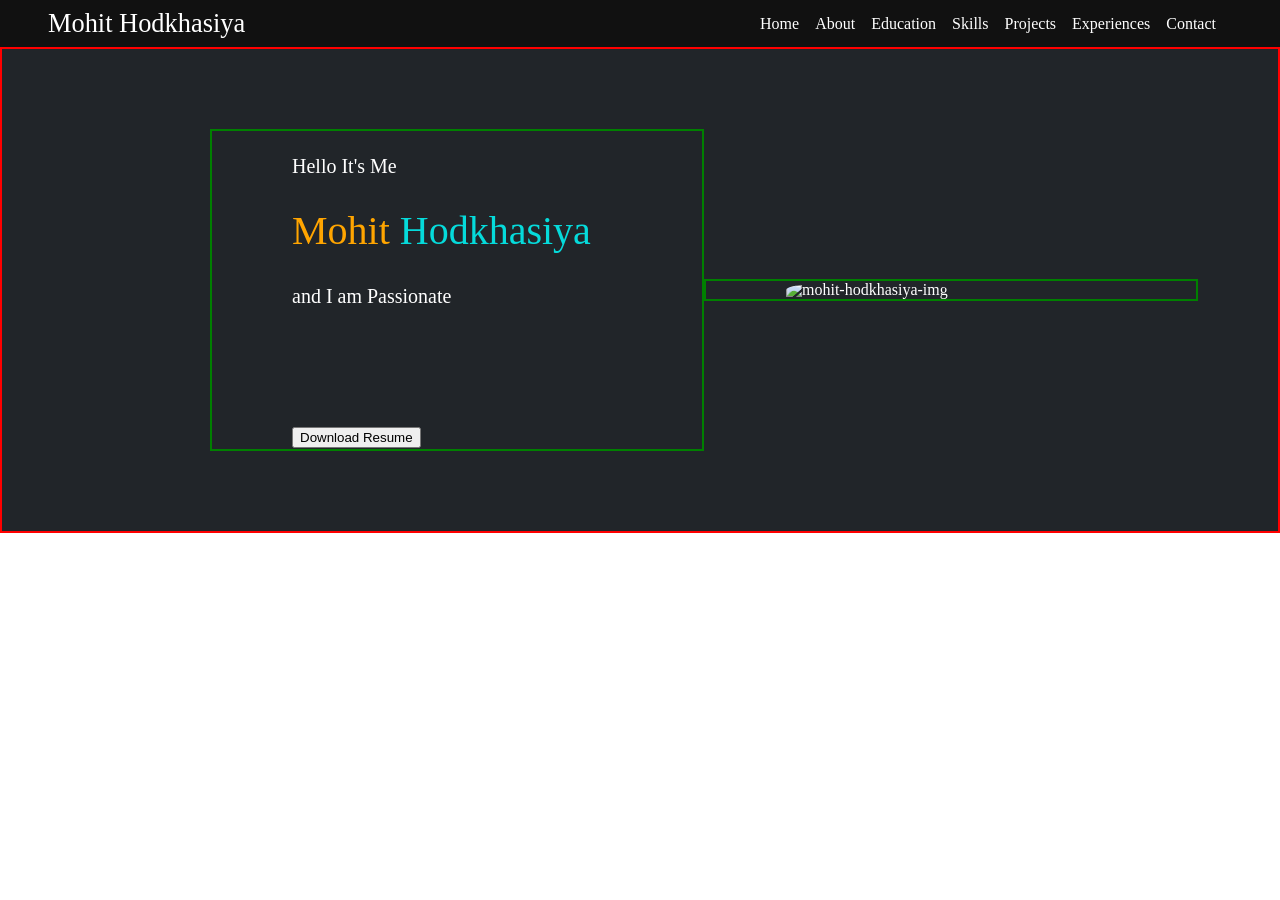
==== Portfolio/index.html @ 0105654c "Add initial HTML structure for portfolio website Initial commit of the portfolio website structure w" ====
<!doctype html>
<html lang="en">
     <head>
          <meta charset="UTF-8" />
          <meta
               name="viewport"
               content="width=device-width, initial-scale=1.0"
          />
          <title>Mohit Hodkhasiya</title>
          <!-- font-Awesome -->
          <link
               rel="stylesheet"
               href="https://cdnjs.cloudflare.com/ajax/libs/font-awesome/7.0.1/css/all.min.css"
               integrity="sha512-2SwdPD6INVrV/lHTZbO2nodKhrnDdJK9/kg2XD1r9uGqPo1cUbujc+IYdlYdEErWNu69gVcYgdxlmVmzTWnetw=="
               crossorigin="anonymous"
               referrerpolicy="no-referrer"
          />
          <link rel="stylesheet" href="styles.css" />
     </head>
     <body>
          <!-- <h1>Jai Bajrang Bali...</h1> -->
          <div class="portfolio-container" id="portfolio-container">
               <!-- Navbar Section -->
               <div class="header" id="header">
                    <nav class="nav" id="nav">
                         <div class="nav-logo">Mohit Hodkhasiya</div>
                         <div class="nav-sec">
                              <a href="#home"> <span>Home</span></a>
                              <a href="#about"> <span>About</span></a>
                              <a href="#education"> <span>Education</span></a>
                              <a href="#skills"> <span>Skills</span></a>
                              <a href="#projects"> <span>Projects</span></a>
                              <a href="#experiences">
                                   <span>Experiences</span></a
                              >
                              <a href="#contact"> <span>Contact</span></a>
                         </div>
                    </nav>
               </div>
               <!-- Home Section -->
               <div class="home-section" id="home-section">
                    <div class="left-home-sec">
                         <div class="hello">
                              <p>Hello It's Me</p>
                         </div>
                         <div class="name">
                              <span class="mohit">Mohit</span>
                              <span class="hod">Hodkhasiya</span>
                         </div>
                         <div class="info"><p>and I am Passionate</p></div>
                         <div class="work">
                              <h3 class="text-animation">
                                   <span></span>
                              </h3>
                         </div>
                         <div class="socials-icons">
                                <a href="https://www.linkedin.com/in/mohit-kumar-396119343/" target="_blank"
                            rel="noopener noreferrer" aria-label="LinkedIn Profile"><i
                                class="fa-brands fa-linkedin"></i></a>
                        <a href="https://github.com/MK-Coder1/MK_Coder" target="_blank" rel="noopener noreferrer"><i
                                class="fa-brands fa-github" aria-label="Github Profile"></i></i></a>
                        <a href="https://www.instagram.com/mk_coder1/" target="_blank" rel="noopener noreferrer"><i
                                class="fa-brands fa-instagram" aria-label="Instagram Profile"></i></a>
                        <a href="https://www.youtube.com/@Seekho_Code" target="_blank" rel="noopener noreferrer"><i
                                class="fa-brands fa-youtube" aria-label="Youtube Channel"></i></i></a>
                              <span
                                   ><i
                                        class="fa-brands fa-square-linkedin"
                                        style="color: rgb(11, 255, 19)"
                                   ></i></span
                              ><span
                                   ><i
                                        class="fa-brands fa-github"
                                        style="color: rgb(11, 255, 19)"
                                   ></i></span
                              ><span
                                   ><i
                                        class="fa-brands fa-instagram"
                                        style="color: rgb(11, 255, 19)"
                                   ></i></span
                              ><span
                                   ><i
                                        class="fa-brands fa-twitter"
                                        style="color: rgb(11, 255, 19)"
                                   ></i></span
                              ><span
                                   ><i
                                        class="fa-brands fa-telegram"
                                        style="color: rgb(11, 255, 19)"
                                   ></i
                              ></span>
                         </div>
                         <button class="resume-btn">
                              Download Resume<i
                                   class="fa-solid fa-download"
                                   style="color: rgb(11, 255, 19)"
                              ></i>
                         </button>
                    </div>
                    <div class="right-home-sec">
                         <div class="img-box">
                              <img
                                   src="./images/mohit.jpg"
                                   alt="mohit-hodkhasiya-img"
                              />
                         </div>
                    </div>
               </div>
               <div class="about-section" id="about-section"></div>
               <div class="skill-sections" id="skill-sections"></div>
               <div class="education-section" id="education-section"></div>
               <div class="experience-section" id="experience-section"></div>
               <div
                    class="certificates-section"
                    id="certificates-section"
               ></div>
               <div class="projects-section" id="projects-section"></div>
               <div class="contact-section" id="contact-section"></div>
               <div class="footer-section" id="footer-section"></div>
          </div>
     </body>
</html>
---- Portfolio/styles.css ----
body {
     margin: 0;
     padding: 0;
     box-sizing: border-box;
     font-family: Ppopins, Georgia, Times, 'Times New Roman', serif;
}

:root {
     --navbar-background-color: #111;
     --background-color: #212529;
     --text-color: #fff;
     --hover-color: #ffa500;
     --style-color: #00ffffd5;
}


.portfolio-container {
     background-color: var(--background-color);
     color: var(--text-color);
     height: auto;
     width: 100%;
     text-decoration: none !important;
}

/* Navbar Section */

.header {
     /* display: flex; */
     align-items: center;
     justify-content: space-between;
     background-color: var(--navbar-background-color);
     width: 100%;
     position: relative;
     top: 0;
     z-index: 1000;
     border-bottom: #212529;
}

.nav {
     display: flex;
     align-items: center;
     justify-content: space-between;
     padding: 0.5rem 1rem;
}

.nav-logo {
     /* width: 80%; */
     position: relative;
     left: 0;
     font-size: 1.65rem;
     margin-left: 2rem;
}

.nav-logo:hover {
     cursor: pointer;
     color: var(--hover-color);
     font-size: 1.85rem;
}

.nav-sec {
     /* width: 20%; */
     display: flex;
     justify-content: space-between;
     align-items: center;
     gap: 1rem;
     margin-right: 3rem;

}

.nav-sec a {
     text-decoration: none;
     color: var(--text-color);
}

.nav-sec a:hover {
     cursor: pointer;
     color: var(--hover-color);
     border-bottom: 2px solid var(--hover-color);
}


/* Navbar Responsive */

/* Home Section */

.home-section {
     border: 2px solid red;
     padding: 5rem;
     display: flex;
     align-items: center;
     justify-content: center;

}

.home-section .left-home-sec,
.right-home-sec {
     width: 50%;
     border: 2px solid green;
     padding-left: 5rem;
}

.left-home-sec {
     line-height: 1.5;
     margin: a auto;
     margin-left: 8rem;

}

.left-home-sec .hello {
     font-size: 1.25rem;
}

.left-home-sec .name {
     font-size: 2.5rem;
}

.left-home-sec .name .mohit {
     color: var(--hover-color);
}


.left-home-sec .name .hod {
     color: var(--style-color);
}

.left-home-sec .info {
     font-size: 1.25rem;
}

.text-animation {
     font-size: 1.75rem;
     font-weight: 600;
     min-width: 280px;
}

.text-animation span {
     position: relative;
}

.text-animation span::before {
     content: "Web Developer";
     /* color: #0fe; */
     color: var(--style-color);
     animation: words 20s infinite;
}

.text-animation span::after {
     content: "";
     /* background-color: #080808; */
     background-color: var(--background-color);
     position: absolute;
     width: calc(100% + 8px);
     height: 120%;
     /* border-left: 3px solid #080808; */
     border-left: 3px solid var(--background-color);
     right: -8px;
     animation:
          cursor 0.6s infinite,
          typing 20s steps(14) infinite;
}

@keyframes cursor {
     to {
          border-left: 2px solid #0fe;
     }
}

@keyframes words {

     0%,
     20% {
          content: "Web Developer";
     }

     21%,
     40% {
          content: "Web Designer";
     }

     41%,
     60% {
          content: "UI/UX Designer";
     }

     61%,
     80% {
          content: "Web Manager";
     }

     81%,
     100% {
          content: "Freelancer";
     }
}

@keyframes typing {

     10%,
     15%,
     30%,
     35%,
     50%,
     55%,
     70%,
     75%,
     90%,
     95% {
          width: 0;
     }

     5%,
     20%,
     25%,
     40%,
     45%,
     60%,
     65%,
     80%,
     85% {
          width: calc(100% + 8px);
     }
}

.socials-icons {
     text-decoration: none;
     font-size: 1.2rem;
     padding: 0.5rem;
     border-radius: 50%;
}

.right-home-sec .img-box img {
     height: 20rem;
     width: 18rem;
     /* margin-top: 2rem; */
     /* border-radius: 30%; */
     border-top-left-radius: 70%;
     border-top-right-radius: 70%;
}

< !doctype html><html lang="en"><head><meta charset="UTF-8" /><meta name="viewport"
content="width=device-width, initial-scale=1.0"
/><title>Mohit Hodkhasiya</title>< !-- font-Awesome --><link rel="stylesheet"
href="https://cdnjs.cloudflare.com/ajax/libs/font-awesome/7.0.1/css/all.min.css"
integrity="sha512-2SwdPD6INVrV/lHTZbO2nodKhrnDdJK9/kg2XD1r9uGqPo1cUbujc+IYdlYdEErWNu69gVcYgdxlmVmzTWnetw=="
crossorigin="anonymous"
referrerpolicy="no-referrer"
/><link rel="stylesheet" href="styles.css" /></head><body>< !-- <h1>Jai Bajrang Bali...</h1>--><div class="portfolio-container" id="portfolio-container">< !-- Navbar Section --><div class="header" id="header"><nav class="nav" id="nav"><div class="nav-logo">Mohit Hodkhasiya</div><div class="nav-sec"><a href="#home"><span>Home</span></a><a href="#about"><span>About</span></a><a href="#education"><span>Education</span></a><a href="#skills"><span>Skills</span></a><a href="#projects"><span>Projects</span></a><a href="#experiences"><span>Experiences</span></a><a href="#contact"><span>Contact</span></a></div></nav></div>< !-- Home Section --><div class="home-section" id="home-section"><div class="left-home-sec"><div class="hello"><p>Hello It's Me</p>
 </div><div class="name"><span class="mohit">Mohit</span><span class="hod">Hodkhasiya</span></div><div class="info"><p>and I am Passionate</p></div><div class="work"><h3 class="text-animation"><span></span></h3></div><div class="socials-icons"><a href="https://www.linkedin.com/in/mohit-kumar-396119343/" target="_blank"
rel="noopener noreferrer" aria-label="LinkedIn Profile"><i class="fa-brands fa-linkedin"></i></a><a href="https://github.com/MK-Coder1/MK_Coder" target="_blank" rel="noopener noreferrer"><i class="fa-brands fa-github" aria-label="Github Profile"></i></i></a><a href="https://www.instagram.com/mk_coder1/" target="_blank" rel="noopener noreferrer"><i class="fa-brands fa-instagram" aria-label="Instagram Profile"></i></a><a href="https://www.youtube.com/@Seekho_Code" target="_blank" rel="noopener noreferrer"><i class="fa-brands fa-youtube" aria-label="Youtube Channel"></i></i></a><span><i class="fa-brands fa-square-linkedin"
style="color: rgb(11, 255, 19)"
></i></span><span><i class="fa-brands fa-github"
style="color: rgb(11, 255, 19)"
></i></span><span><i class="fa-brands fa-instagram"
style="color: rgb(11, 255, 19)"
></i></span><span><i class="fa-brands fa-twitter"
style="color: rgb(11, 255, 19)"
></i></span><span><i class="fa-brands fa-telegram"
style="color: rgb(11, 255, 19)"
></i></span></div><button class="resume-btn">Download Resume<i class="fa-solid fa-download"
style="color: rgb(11, 255, 19)"
></i></button></div><div class="right-home-sec"><div class="img-box"><img src="./images/mohit.jpg"
alt="mohit-hodkhasiya-img"
/></div></div></div><div class="about-section" id="about-section"></div><div class="skill-sections" id="skill-sections"></div><div class="education-section" id="education-section"></div><div class="experience-section" id="experience-section"></div><div class="certificates-section"
id="certificates-section"
></div><div class="projects-section" id="projects-section"></div><div class="contact-section" id="contact-section"></div><div class="footer-section" id="footer-section"></div></div></body></html>
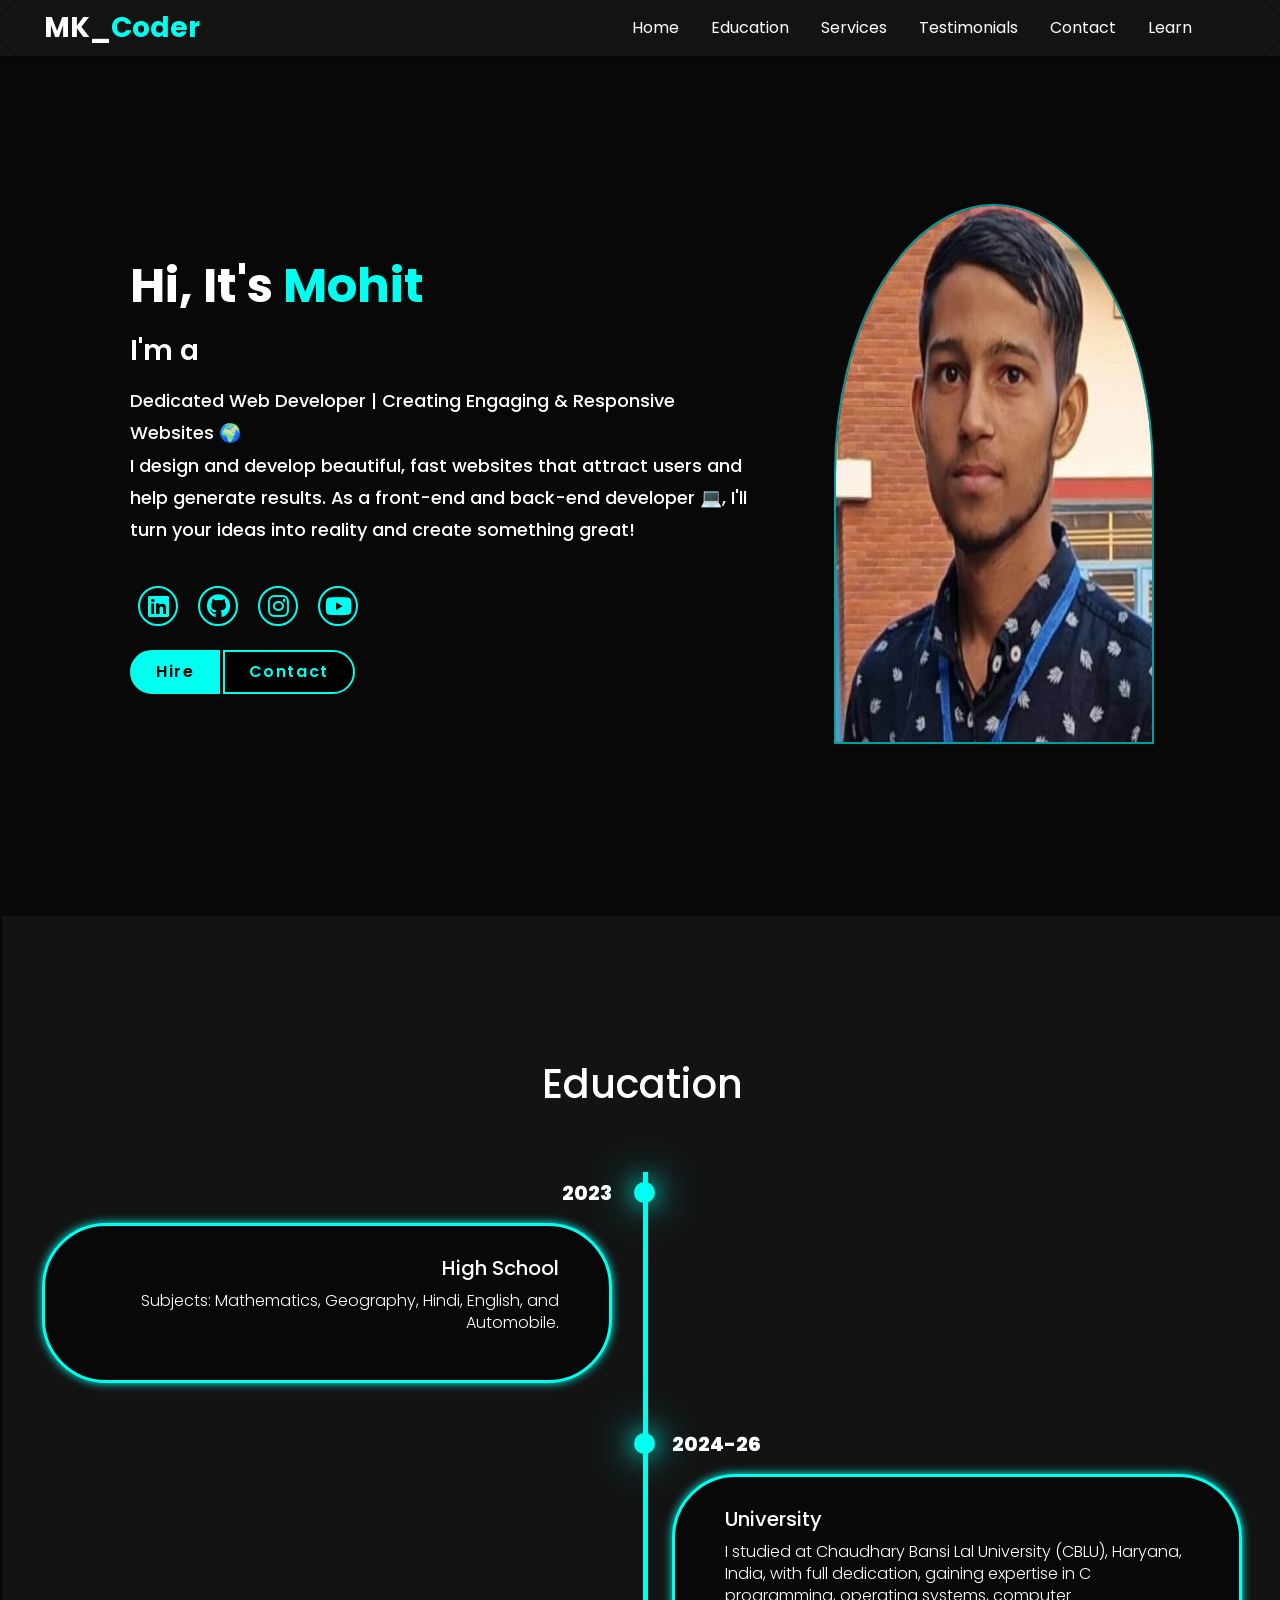
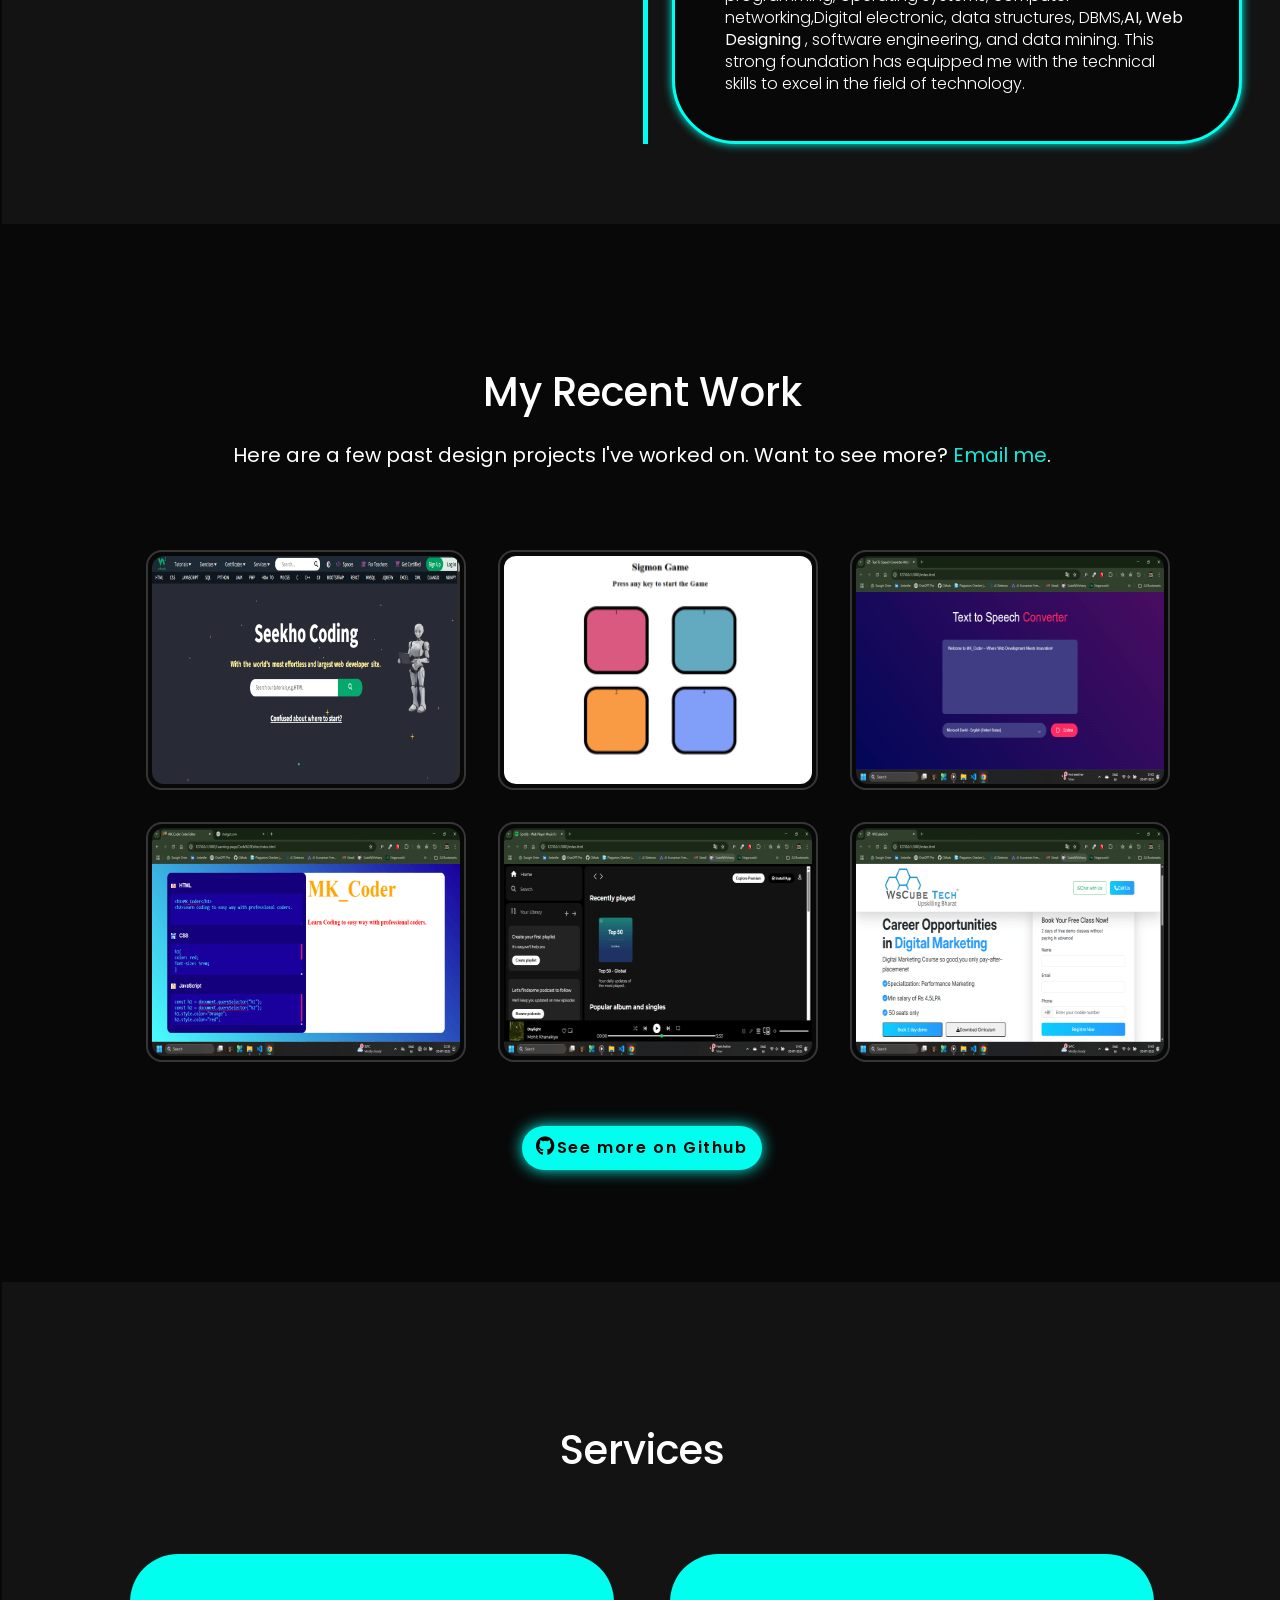
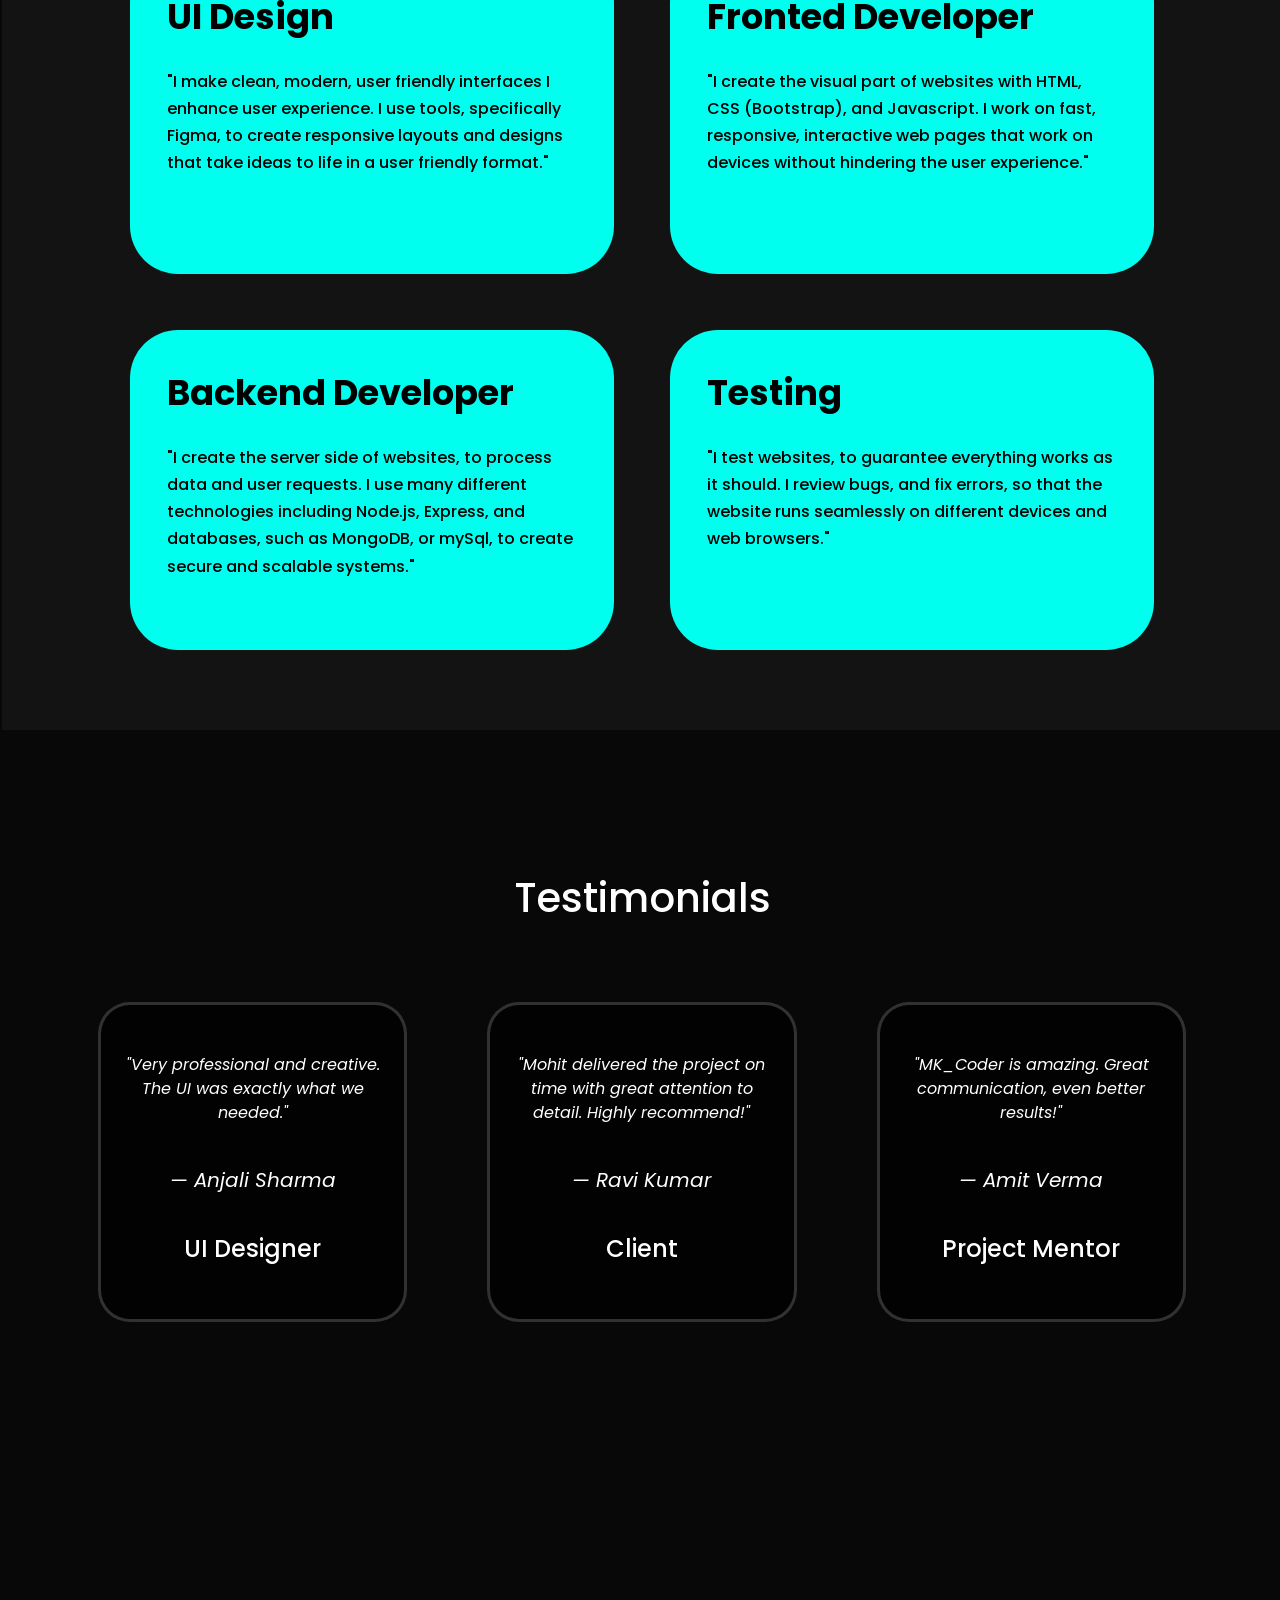
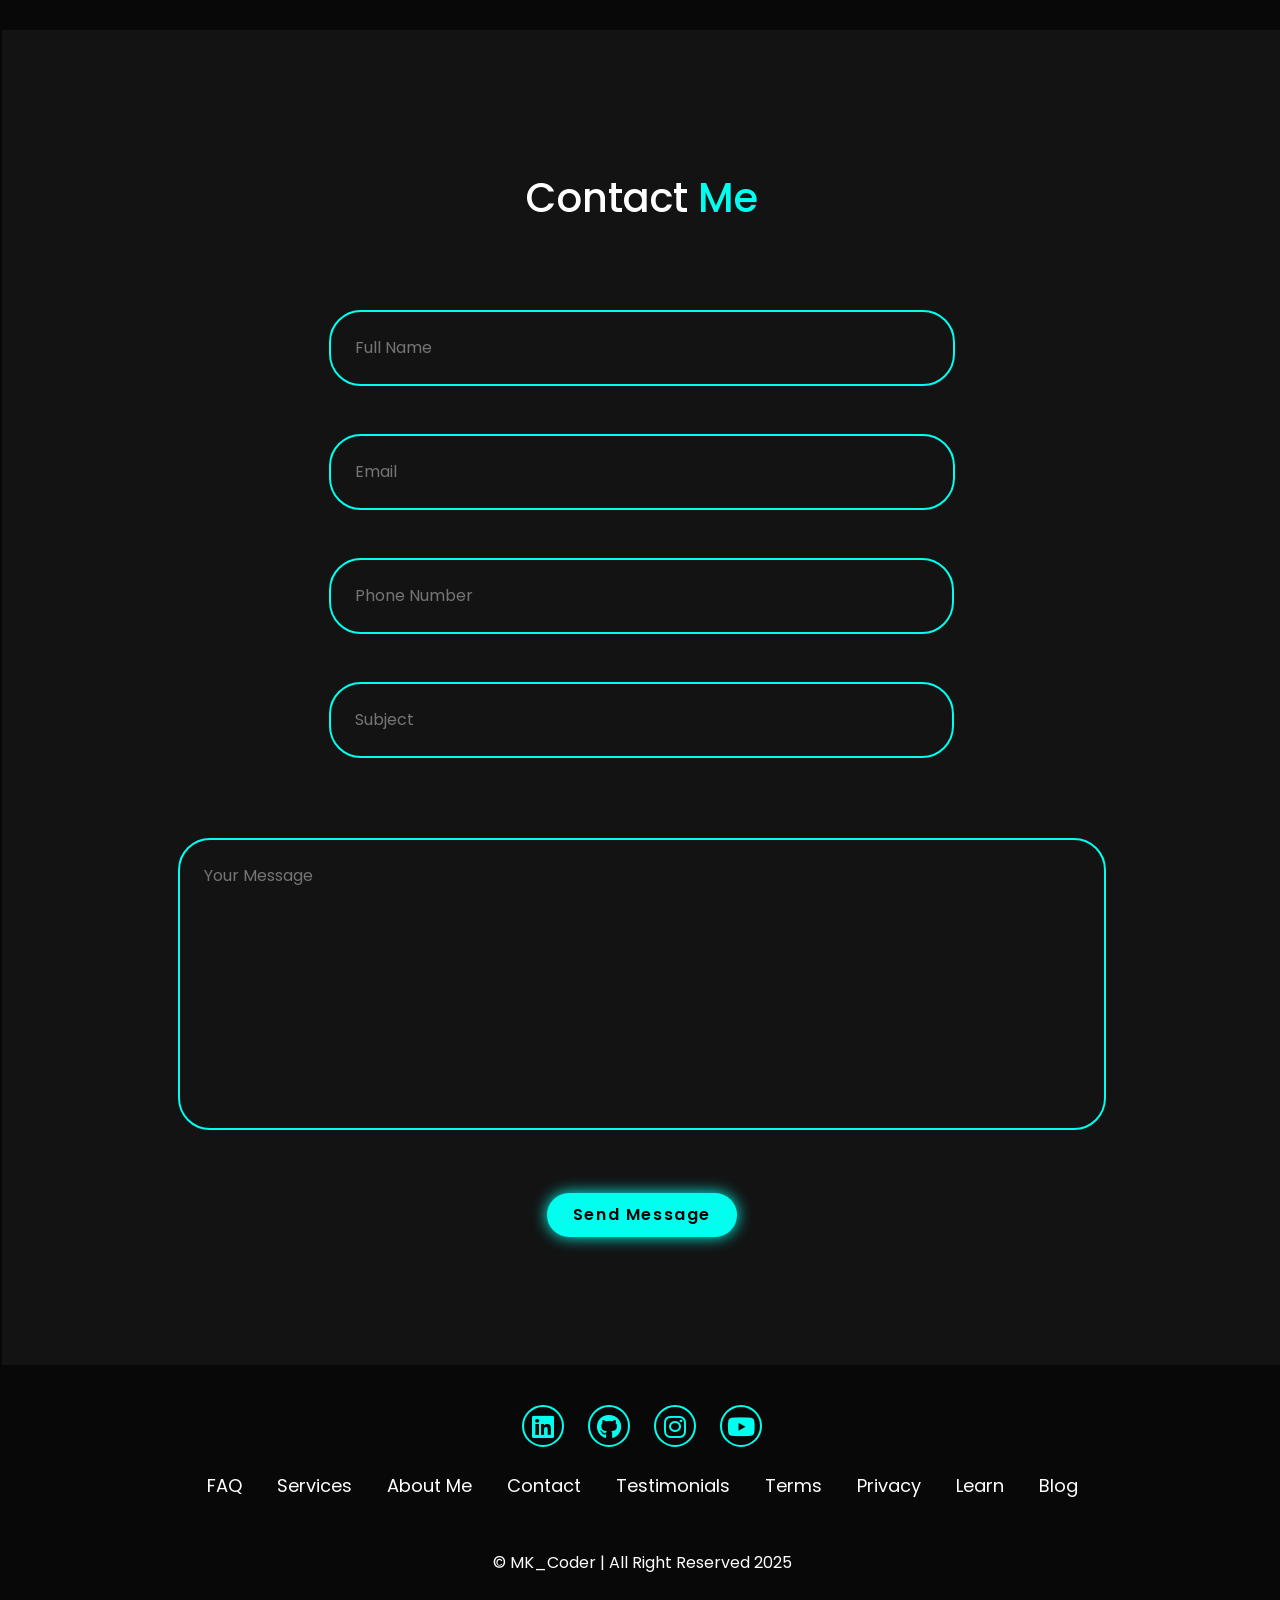
==== commit 2f2f9bb4: "Add mkcoder.com my portfolio in 90 days challenge" ====
--- a/Portfolio/index.html
+++ b/Portfolio/index.html
@@ -1,123 +1,401 @@
-
-<!doctype html>
-<html lang="en">
-     <head>
-          <meta charset="UTF-8" />
-          <meta
-               name="viewport"
-               content="width=device-width, initial-scale=1.0"
-          />
-          <title>Mohit Hodkhasiya</title>
-          <!-- font-Awesome -->
-          <link
-               rel="stylesheet"
-               href="https://cdnjs.cloudflare.com/ajax/libs/font-awesome/7.0.1/css/all.min.css"
-               integrity="sha512-2SwdPD6INVrV/lHTZbO2nodKhrnDdJK9/kg2XD1r9uGqPo1cUbujc+IYdlYdEErWNu69gVcYgdxlmVmzTWnetw=="
-               crossorigin="anonymous"
-               referrerpolicy="no-referrer"
-          />
-          <link rel="stylesheet" href="styles.css" />
-     </head>
-     <body>
-          <!-- <h1>Jai Bajrang Bali...</h1> -->
-          <div class="portfolio-container" id="portfolio-container">
-               <!-- Navbar Section -->
-               <div class="header" id="header">
-                    <nav class="nav" id="nav">
-                         <div class="nav-logo">Mohit Hodkhasiya</div>
-                         <div class="nav-sec">
-                              <a href="#home"> <span>Home</span></a>
-                              <a href="#about"> <span>About</span></a>
-                              <a href="#education"> <span>Education</span></a>
-                              <a href="#skills"> <span>Skills</span></a>
-                              <a href="#projects"> <span>Projects</span></a>
-                              <a href="#experiences">
-                                   <span>Experiences</span></a
-                              >
-                              <a href="#contact"> <span>Contact</span></a>
-                         </div>
-                    </nav>
-               </div>
-               <!-- Home Section -->
-               <div class="home-section" id="home-section">
-                    <div class="left-home-sec">
-                         <div class="hello">
-                              <p>Hello It's Me</p>
-                         </div>
-                         <div class="name">
-                              <span class="mohit">Mohit</span>
-                              <span class="hod">Hodkhasiya</span>
-                         </div>
-                         <div class="info"><p>and I am Passionate</p></div>
-                         <div class="work">
-                              <h3 class="text-animation">
-                                   <span></span>
-                              </h3>
-                         </div>
-                         <div class="socials-icons">
-                                <a href="https://www.linkedin.com/in/mohit-kumar-396119343/" target="_blank"
-                            rel="noopener noreferrer" aria-label="LinkedIn Profile"><i
-                                class="fa-brands fa-linkedin"></i></a>
-                        <a href="https://github.com/MK-Coder1/MK_Coder" target="_blank" rel="noopener noreferrer"><i
-                                class="fa-brands fa-github" aria-label="Github Profile"></i></i></a>
-                        <a href="https://www.instagram.com/mk_coder1/" target="_blank" rel="noopener noreferrer"><i
-                                class="fa-brands fa-instagram" aria-label="Instagram Profile"></i></a>
-                        <a href="https://www.youtube.com/@Seekho_Code" target="_blank" rel="noopener noreferrer"><i
-                                class="fa-brands fa-youtube" aria-label="Youtube Channel"></i></i></a>
-                              <span
-                                   ><i
-                                        class="fa-brands fa-square-linkedin"
-                                        style="color: rgb(11, 255, 19)"
-                                   ></i></span
-                              ><span
-                                   ><i
-                                        class="fa-brands fa-github"
-                                        style="color: rgb(11, 255, 19)"
-                                   ></i></span
-                              ><span
-                                   ><i
-                                        class="fa-brands fa-instagram"
-                                        style="color: rgb(11, 255, 19)"
-                                   ></i></span
-                              ><span
-                                   ><i
-                                        class="fa-brands fa-twitter"
-                                        style="color: rgb(11, 255, 19)"
-                                   ></i></span
-                              ><span
-                                   ><i
-                                        class="fa-brands fa-telegram"
-                                        style="color: rgb(11, 255, 19)"
-                                   ></i
-                              ></span>
-                         </div>
-                         <button class="resume-btn">
-                              Download Resume<i
-                                   class="fa-solid fa-download"
-                                   style="color: rgb(11, 255, 19)"
-                              ></i>
-                         </button>
-                    </div>
-                    <div class="right-home-sec">
-                         <div class="img-box">
-                              <img
-                                   src="./images/mohit.jpg"
-                                   alt="mohit-hodkhasiya-img"
-                              />
-                         </div>
-                    </div>
-               </div>
-               <div class="about-section" id="about-section"></div>
-               <div class="skill-sections" id="skill-sections"></div>
-               <div class="education-section" id="education-section"></div>
-               <div class="experience-section" id="experience-section"></div>
-               <div
-                    class="certificates-section"
-                    id="certificates-section"
-               ></div>
-               <div class="projects-section" id="projects-section"></div>
-               <div class="contact-section" id="contact-section"></div>
-               <div class="footer-section" id="footer-section"></div>
-          </div>
-     </body>
-</html>
+<!DOCTYPE html>
+<html lang="en">
+
+    <head>
+        <meta charset="UTF-8" />
+        <meta name="viewport" content="width=device-width, initial-scale=1.0" />
+        <meta name="description"
+            content="MKCoder.com is your ultimate coding platform to learn Web Development, HTML, CSS, JavaScript, Python, Node.js, AI Projects & Freelancing Tips. Created by Mohit (MK_Coder) to help developers build the future of the web.">
+        <meta name="keywords"
+            content="MKCoder, mkcoder.com, Mohit Coder, web development, coding tutorials, HTML, CSS, JavaScript, Python, Node.js, React, AI projects, freelancing, Code Teacher, web design, developer community, programming blog, coding for beginners, tech innovation, full stack developer, learn to code, portfolio website, web app development, SocialSync Hub, digital skills, coding platform">
+        <meta name="robots" content="index, follow" />
+        <meta name="creator" content="Mohit Khanakiya" />
+        <meta name="publisher" content="Mkcoder" />
+        <meta property="og:title" content="MKCoder | Learn Coding, Build Projects, and Create the Future">
+        <meta property="og:description"
+            content="Explore MKCoder.com for coding tutorials, web development guides, and AI-powered projects. Build modern websites and learn to code like a pro.">
+        <meta property="og:image" content="https://mkcoder.com/images/preview.jpg">
+        <meta property="og:url" content="https://mkcoder.com/">
+        <meta property="og:type" content="website">
+        <meta property="og:site_name" content="MKCoder">
+        <meta name="twitter:card" content="summary_large_image">
+        <meta name="twitter:title" content="MKCoder | Web Development & Coding Tutorials">
+        <meta name="twitter:description"
+            content="Learn coding, build real-world projects, and explore tech innovation at MKCoder.com.">
+        <meta name="twitter:image" content="https://mkcoder.com/images/preview.jpg">
+        <meta name="twitter:creator" content="@mkcoder">
+
+        <link rel="icon" href="./Portfolio-page/images/favicon-img.jpg" type="image/png">
+        <script type="application/ld+json">
+                {
+                  "@context": "https://schema.org",
+                  "@type": "Website",
+                  "name": "MKCoder",
+                  "url": "https://mkcoder.com",
+                  "author": {
+                    "@type": "Person",
+                    "name": "Mohit Khanakiya (MK_Coder)"
+                  },
+                  "description": "MKCoder.com offers coding tutorials, web development guides, AI projects, and freelancing tips for modern developers.",
+                  "sameAs": [
+                    "https://instagram.com/mkcoder",
+                    "https://twitter.com/mkcoder",
+                    "https://facebook.com/mkcoder",
+                    "https://linkedin.com/in/mkcoder",
+                    "https://youtube.com/@mkcoder"
+                  ]
+                }
+                </script>
+        <link rel="canonical" href="https://www.mkcoder.com/" />
+        <title>MKCoder | Learn Web Development, Coding Tutorials & AI Projects</title>
+        <!-- Google Fonts -->
+        <link rel="preconnect" href="https://fonts.googleapis.com">
+        <link rel="preconnect" href="https://fonts.gstatic.com">
+        <link
+            href="https://fonts.googleapis.com/css2?family=Montserrat:ital,wght@0,100..900;1,100..900&family=Poppins:ital,wght@0,100;0,200;0,300;0,400;0,500;0,600;0,700;0,800;0,900;1,100;1,200;1,300;1,400;1,500;1,600;1,700;1,800;1,900&family=Roboto:ital,wght@0,100..900;1,100..900&family=Source+Sans+3:ital,wght@0,200..900;1,200..900&display=swap"
+            rel="stylesheet">
+        <!-- FontAwesome-Icon -->
+        <link rel="stylesheet" href="https://cdnjs.cloudflare.com/ajax/libs/font-awesome/6.7.2/css/all.min.css" />
+        <!-- Bootstrap -->
+        <link href="https://cdn.jsdelivr.net/npm/bootstrap@5.3.8/dist/css/bootstrap.min.css" rel="stylesheet"
+            integrity="sha384-sRIl4kxILFvY47J16cr9ZwB07vP4J8+LH7qKQnuqkuIAvNWLzeN8tE5YBujZqJLB" crossorigin="anonymous">
+        <!-- Custom Styleshets -->
+        <link rel="stylesheet" href="./Portfolio-page/portfolio.css" />
+    </head>
+
+    <body>
+        <!-- Header Section -->
+
+        <!-- Bootstrap Navbar -->
+        <nav class="navbar navbar-expand-md sticky-top">
+            <div class="container-fluid">
+                <a class="mk-logo navbar-brand" href="./index.html">MK_<span>Coder</span></a>
+                <button class="navbar-toggler" type="button" data-bs-toggle="collapse"
+                    data-bs-target="#navbarNavAltMarkup">
+                    <span class="navbar-toggler-icon"><i class="fa fa-bars" aria-hidden="true"></i></span>
+                </button>
+                <div class="collapse navbar-collapse" id="navbarNavAltMarkup">
+                    <div class="navbar-nav">
+                        <a class="nav-link nav-link1" href="#home">Home</a>
+                        <a class="nav-link" href="#education">Education</a>
+                        <a class="nav-link" href="#services">Services</a>
+                        <a class="nav-link" href="#testimonials">Testimonials</a>
+                        <a class="nav-link" href="#contact">Contact</a>
+                        <a href="../Learning-page/Learn-page/learn.html" class="nav-link" target="_blank"
+                            rel="noopener noreferrer">Learn</a>
+                    </div>
+                </div>
+            </div>
+        </nav>
+        <!-- Home section -->
+        <main role="main">
+            <section class="home scroll-animation" id="home">
+                <div class="home-content">
+                    <h1>Hi, It's <span>Mohit</span></h1>
+                    <h3 class="text-animation">I'm a <span></span></h3>
+                    <p>
+                        Dedicated Web Developer | Creating Engaging & Responsive Websites 🌍<br />
+                        I design and develop beautiful, fast websites that attract users and help generate results. As a
+                        front-end and back-end
+                        developer 💻, I'll turn your ideas into reality and create something great!
+                    </p>
+                    <div class="socials-icons">
+                        <a href="https://www.linkedin.com/in/mohit-kumar-396119343/" target="_blank"
+                            rel="noopener noreferrer" aria-label="LinkedIn Profile"><i
+                                class="fa-brands fa-linkedin"></i></a>
+                        <a href="https://github.com/MK-Coder1/MK_Coder" target="_blank" rel="noopener noreferrer"><i
+                                class="fa-brands fa-github" aria-label="Github Profile"></i></i></a>
+                        <a href="https://www.instagram.com/mk_coder1/" target="_blank" rel="noopener noreferrer"><i
+                                class="fa-brands fa-instagram" aria-label="Instagram Profile"></i></a>
+                        <a href="https://www.youtube.com/@Seekho_Code" target="_blank" rel="noopener noreferrer"><i
+                                class="fa-brands fa-youtube" aria-label="Youtube Channel"></i></i></a>
+                    </div>
+                    <div class="btn-group">
+                        <a href="#contact" aria-label="Work with us" class="btn">Hire</a>
+                        <a href="#contact" aria-label="contact me" class="btn">Contact</a>
+                    </div>
+                </div>
+                <div class="home-img">
+                    <img src="./Portfolio-page/images/mohit.jpg" alt="" />
+                </div>
+            </section>
+
+            <!-- Education Section -->
+            <section class="education scroll-animation" id="education">
+                <h1 class="heading">Education</h1>
+                <div class="timeline-items">
+                    <div class="timeline-item">
+                        <div class="timeline-dot"></div>
+                        <div class="timeline-date">2023</div>
+                        <div class="timeline-content">
+                            <h3>High School</h3>
+                            <p>
+                                Subjects: Mathematics, Geography, Hindi,
+                                English, and Automobile.
+                            </p>
+                        </div>
+                    </div>
+                    <div class="timeline-item">
+                        <div class="timeline-dot"></div>
+                        <div class="timeline-date">2024-26</div>
+                        <div class="timeline-content">
+                            <h3>University</h3>
+                            <p>
+                                I studied at Chaudhary Bansi Lal University
+                                (CBLU), Haryana, India, with full dedication,
+                                gaining expertise in C programming, operating
+                                systems, computer networking,Digital
+                                electronic, data structures, DBMS,<b>AI, Web Designing</b>
+                                , software engineering, and data mining. This
+                                strong foundation has equipped me with the
+                                technical skills to excel in the field of
+                                technology.
+                            </p>
+                        </div>
+                    </div>
+                    <!-- <div class="timeline-item">
+                    <div class="timeline-dot"></div>
+                    <div class="timeline-date">2027</div>
+                    <div class="timeline-content">
+                        <h3>Internship</h3>
+                        <p>
+                            Lorem ipsum dolor sit amet consectetur
+                            adipisicing elit. Voluptates perferendis nisi
+                            velit aliquam porro dolorem recusandae esse
+                            tempore enim voluptatibus.
+                        </p>
+                    </div>
+                </div>
+                <div class="timeline-item">
+                    <div class="timeline-dot"></div>
+                    <div class="timeline-date">2028</div>
+                    <div class="timeline-content">
+                        <h3>Job 1</h3>
+                        <p>
+                            Lorem ipsum dolor, sit amet consectetur
+                            adipisicing elit. Quisquam sed culpa dolor?
+                            Architecto ullam rem, nemo necessitatibus
+                            incidunt quidem perspiciatis?
+                        </p>
+                    </div> 
+            </div>-->
+                </div>
+            </section>
+            <!-- Projects Section -->
+            <section class="project scroll-animation" id="project">
+                <h1 class="heading">My Recent Work</h1>
+                <p>Here are a few past design projects I've worked on. Want to see more? <a
+                        href="mailto:mohitkumar66155@gmail.com" aria-label="For any problem Mail me">Email me</a>.</p>
+                <div class="project-container">
+                    <div class="all-projects">
+                        <div class="one-project">
+                            <img src="./Portfolio-page/images/w3-clone.png" height="100%" width="100%" alt="w3-clone">
+                            <!-- <p>Write about Project</p> -->
+                            <h3> MK_Coder make this w3-clone <br> web page for increase skill.</h3>
+                            <p>Click button and show it.</p>
+                            <a href="#" class="pro-visit-btn btn" target="_blank" rel="noopener noreferrer"
+                                aria-label="Open and see this project in full detail">Visit Now</a>
+                        </div>
+                        <div class="one-project">
+                            <img src="./Portfolio-page/images/simon-game.png" alt="simon-game">
+                            <!-- <p>Write about Project</p> -->
+                            <h3> MK_Coder make this simon-<br>game for increase JS.</h3>
+                            <p>Click button and show it.</p>
+                            <a href="#" class="pro-visit-btn btn" target="_blank" rel="noopener noreferrer"
+                                aria-label="Open and see this project in full detail">Visit Now</a>
+                        </div>
+                        <div class="one-project">
+                            <img src="./Portfolio-page/images/text-to-speech.png" alt="text-to-speech">
+                            <!-- <p>Write about Project</p> -->
+                            <h3> MK_Coder make own Text <br> to Voice Genrator</h3>
+                            <p>Click button and show it.</p>
+                            <a href="#" class="pro-visit-btn btn" target="_blank" rel="noopener noreferrer"
+                                aria-label="Open and see this project in full detail">Visit Now</a>
+                        </div>
+                        <div class="one-project">
+                            <img src="./Portfolio-page/images/code-editor.png" alt="code-editor">
+                            <!-- <p>Write about Project</p> -->
+                            <h3> MK_Coder make own<br> Code Editor</h3>
+                            <p>Click button and show it.</p>
+                            <a href="#" class="pro-visit-btn btn" target="_blank" rel="noopener noreferrer"
+                                aria-label="Open and see this project in full detail">Visit Now</a>
+                        </div>
+                        <div class="one-project">
+                            <img src="./Portfolio-page/images/spotify.png" alt="spotify-clone">
+                            <!-- <p>Write about Project</p> -->
+                            <h3> MK_Coder make<br> spotify-clone</h3>
+                            <p>Click button and show it.</p>
+                            <a href="#" class="pro-visit-btn btn" target="_blank" rel="noopener noreferrer"
+                                aria-label="Open and see this project in full detail">Visit Now</a>
+                        </div>
+                        <div class="one-project">
+                            <img src="./Portfolio-page/images/ws-tech.png" alt="ws-tech">
+                            <!-- <p>Write about Project</p> -->
+                            <h3> MK_Coder make WsCube Tech <br>Digital Marketing Page with <br>Bootstrap 5 </h3>
+                            <p>Click button and show it.</p>
+                            <a href="#" class="pro-visit-btn btn" target="_blank" rel="noopener noreferrer">Visit
+                                Now</a>
+                        </div>
+                    </div>
+                    <div class="more-on-github">
+                        <a href="#" class="pro-on-github btn " target="_blank" rel="noopener noreferrer"><i
+                                class="fa-brands fa-github"></i>See more
+                            on
+                            Github</a>
+                    </div>
+                </div>
+            </section>
+            <!-- Service Section -->
+            <section class="services scroll-animation" id="services">
+                <h1 class="heading">Services</h1>
+                <div class="services-container">
+                    <div class="service-box">
+                        <div class="service-info">
+                            <h4>UI Design</h4>
+                            <p>
+                                "I make clean, modern, user friendly interfaces I enhance user experience. I use tools,
+                                specifically Figma, to create
+                                responsive layouts and designs that take ideas to life in a user friendly format."
+                            </p>
+                        </div>
+                    </div>
+                    <div class="service-box">
+                        <div class="service-info">
+                            <h4>Fronted Developer</h4>
+                            <p>
+                                "I create the visual part of websites with HTML, CSS (Bootstrap), and Javascript. I work
+                                on
+                                fast, responsive, interactive
+                                web pages that work on devices without hindering the user experience."
+                            </p>
+                        </div>
+                    </div>
+                    <div class="service-box">
+                        <div class="service-info">
+                            <h4>Backend Developer</h4>
+                            <p>
+                                "I create the server side of websites, to process data and user requests. I use many
+                                different technologies including
+                                Node.js, Express, and databases, such as MongoDB, or mySql, to create secure and
+                                scalable
+                                systems."
+                            </p>
+                        </div>
+                    </div>
+                    <div class="service-box">
+                        <div class="service-info">
+                            <h4>Testing</h4>
+                            <p>
+                                "I test websites, to guarantee everything works as it should. I review bugs, and fix
+                                errors,
+                                so that the website runs
+                                seamlessly on different devices and web browsers."
+                            </p>
+                        </div>
+                    </div>
+                </div>
+            </section>
+            <!-- Testimonials Section -->
+            <section class="testimonials scroll-animation" id="testimonials">
+                <div class="testimonials-box">
+                    <h1 class="heading">Testimonials</h1>
+                    <div class="wrapper">
+                        <div class="testimonial-item">
+                            <p>
+                                "Very professional and creative. The UI was exactly what we needed."
+                            </p>
+                            <p class="workerName">— Anjali Sharma</p>
+                            <h4>UI Designer</h4>
+                        </div>
+                        <div class="testimonial-item">
+                            <p>
+                                "Mohit delivered the project on time with great attention to detail. Highly recommend!"
+                            <p class="workerName">— Ravi Kumar</p>
+                            <h4>Client</h4>
+                        </div>
+                        <div class="testimonial-item">
+                            <p>
+                                "MK_Coder is amazing. Great communication, even better results!"
+                            </p>
+                            <p class="workerName">— Amit Verma </p>
+                            <h4>Project Mentor</h4>
+                        </div>
+                    </div>
+                </div>
+            </section>
+            <!-- Contact Section -->
+            <section class="contact scroll-animation" id="contact">
+                <h1 class="heading">Contact <span>Me</span></h1>
+                <form action="">
+                    <div class="input-group">
+                        <div class="input-box">
+                            <input type="text" placeholder="Full Name" />
+                            <input type="email" placeholder="Email" />
+                        </div>
+                        <div class="input-box input-box2 ">
+                            <input type="number" placeholder="Phone Number" />
+                            <input type="text" placeholder="Subject" />
+                        </div>
+                    </div>
+                    <div class="input-group-2">
+                        <textarea name="" id="" cols="30" rows="10" placeholder="Your Message"></textarea>
+                        <input type="submit" value="Send Message" class="btn" />
+                    </div>
+                </form>
+            </section>
+        </main>
+        <!-- Footer -->
+        <footer class="footer" role="contentinfo">
+            <div class="social">
+                <a href="https://www.linkedin.com/in/mohit-kumar-396119343/" target="_blank" rel="noopener noreferrer"
+                    aria-label="LinkedIn Profile"><i class="fa-brands fa-linkedin"></i></a>
+                <a href="https://github.com/MK-Coder1/MK_Coder" target="_blank" rel="noopener noreferrer"><i
+                        class="fa-brands fa-github" aria-label="Github Profile"></i></i></a>
+                <a href="https://www.instagram.com/mk_coder1/" target="_blank" rel="noopener noreferrer"><i
+                        class="fa-brands fa-instagram" aria-label="Instagram Profile"></i></a>
+                <a href="https://www.youtube.com/@Seekho_Code" target="_blank" rel="noopener noreferrer"><i
+                        class="fa-brands fa-youtube" aria-label="Youtube Channel"></i></i></a>
+            </div>
+            <ul class="list">
+                <li>
+                    <a href="#home">FAQ</a>
+                </li>
+                <li>
+                    <a href="#services">Services</a>
+                </li>
+                <li>
+                    <a href="#home">About Me</a>
+                </li>
+                <li>
+                    <a href="#contact">Contact</a>
+                </li>
+                <li>
+                    <a href="#testimonials">Testimonials</a>
+                </li>
+                <li>
+                    <a href="../Learning-page/Terms-&Privacy-Policy/term.html" target="_blank"
+                        rel="noopener noreferrer">Terms</a>
+                </li>
+                <li>
+                    <a href="../Learning-page/Terms-&Privacy-Policy/privacy.html" target="_blank"
+                        rel="noopener noreferrer">Privacy</a>
+                </li>
+                <li>
+                    <a href="../Learning-page/Learn-page/learn.html" target="_blank" rel="noopener noreferrer">Learn</a>
+                </li>
+                <li>
+                    <a href="./Blog-Page/Blogs/blog-page.html" target="_blank" rel="noopener noreferrer">Blog</a>
+                </li>
+            </ul>
+            <p class="copyright">© MK_Coder | All Right Reserved 2025</p>
+        </footer>
+
+        <!-- Bootstrap -->
+        <script src="https://cdn.jsdelivr.net/npm/bootstrap@5.3.8/dist/js/bootstrap.bundle.min.js"
+            integrity="sha384-FKyoEForCGlyvwx9Hj09JcYn3nv7wiPVlz7YYwJrWVcXK/BmnVDxM+D2scQbITxI"
+            crossorigin="anonymous"></script>
+        <!--JavaScript files -->
+        <script src="./Portfolio-page/portfolio.js"></script>
+    </body>
+
+</html>
--- a/Portfolio/Portfolio-page/portfolio.css
+++ b/Portfolio/Portfolio-page/portfolio.css
@@ -0,0 +1,1278 @@
+* {
+     margin: 0;
+     padding: 0;
+     box-sizing: border-box;
+     outline: none;
+     border: none;
+     font-family: "Poppins", sans-serif;
+}
+
+:root {
+     --bg-color: #080808;
+     --second-bg-color: #131313;
+     --text-color: #fff;
+     --main-color: #00ffee;
+}
+
+html {
+     overflow-x: hidden;
+     scroll-behavior: smooth;
+}
+
+body {
+     background: #080808;
+     color: #fff;
+     width: 100vw;
+     overflow-x: hidden;
+     /* border: 2px solid white; */
+     margin: 1rem 2px;
+}
+
+/*  */
+
+.logo {
+     position: relative;
+     left: 5rem;
+     font-size: 1.5rem;
+     color: #fff;
+     font-weight: 800;
+     cursor: pointer;
+     transition: 0.3s ease;
+}
+
+.logo:hover {
+     transform: scale(1.1);
+}
+
+.logo span {
+     /* text-shadow: 0 0 1.5rem #0fe; */
+     text-shadow: 0 0 1.5rem #039e9e;
+}
+
+/* Navbar */
+
+.navbar {
+     width: 100% !important;
+     position: fixed !important;
+     height: 3.5rem !important;
+     top: 0 !important;
+     left: 0 !important;
+     z-index: 1000 !important;
+     background-color: #28292a5f !important;
+     backdrop-filter: blur(20px) !important;
+     box-shadow: 3px 3px 5px rgba(0, 0, 0, 0.2) !important;
+     /* height: 4rem !important; */
+     /* border-bottom: 1px solid #a19d9d4a; */
+}
+
+.navbar-nav .nav-link {
+     padding: 0rem 1rem !important;
+}
+
+.container-fluid {
+     color: #00ffee !important;
+     gap: 25rem !important;
+     text-align: center !important;
+}
+
+.mk-logo {
+     color: #fff !important;
+     font-size: 1.75rem !important;
+     font-weight: bold !important;
+     padding: 0 !important;
+     padding-left: 2rem !important;
+}
+
+.mk-logo:hover {
+     color: #00ffee !important;
+     transition: all 0.1s ease !important;
+}
+
+.mk-logo span:hover {
+     margin-right: auto !important;
+     text-decoration: none !important;
+     color: #fff !important;
+}
+
+.navbar-toggler-icon {
+     color: #fff !important;
+     font-size: 1.2rem !important;
+}
+
+.navbar-toggler,
+.mk-logo {
+     z-index: 100 !important;
+}
+
+.nav-link {
+     color: #fff !important;
+}
+.nav-link:hover {
+     color: #00ffee !important;
+     transition: all 0.3s ease !important;
+}
+
+.navbar-toggler {
+     border: none !important;
+     padding-top: 1rem !important;
+}
+
+/* Home Section */
+
+.home {
+     min-height: 100vh;
+     padding: 5rem 10% 5rem;
+}
+
+.home {
+     display: flex;
+     align-items: center;
+     justify-content: center;
+     gap: 4.5rem;
+}
+
+.home-content {
+     display: flex;
+     flex-direction: column;
+     align-items: baseline;
+     text-align: left;
+     justify-content: center;
+     /* margin-top: 3rem; */
+}
+
+span {
+     color: #0fe;
+}
+
+.logo span {
+     color: #0fe;
+}
+
+/* Home Section */
+
+.home-content h1 {
+     font-size: 3rem;
+     font-weight: 700;
+     margin-top: 1.5rem;
+     line-height: 1;
+}
+
+.home-content h3 {
+     margin-bottom: 1.125rem;
+     margin-top: 1rem;
+     font-size: 1.75rem;
+}
+
+.home-img img {
+     position: relative;
+     top: 3rem;
+     width: 25vw;
+     height: 60vh;
+     border-top-left-radius: 50%;
+     border-top-right-radius: 50%;
+     margin-bottom: 5rem;
+     /* box-sizing: 0 0 25px #0fe; */
+     box-sizing: border-box;
+     cursor: pointer;
+     transition: 0.4s ease-in-out;
+     border: 2px solid #039e9e;
+}
+
+.home-img img:hover {
+     box-shadow: 0 0 1px #fff, 0 0 10px #fff, 0 0 1px #0fe;
+}
+
+.home-content p {
+     font-size: 1.12rem;
+     font-weight: 500;
+     line-height: 1.8;
+     max-width: 56.5rem;
+     color: #fff;
+}
+
+.socials-icons a {
+     display: inline-flex;
+     justify-content: center;
+     align-items: center;
+     width: 2.5rem;
+     height: 2.5rem;
+     background: transparent;
+     border: 2px solid #0fe;
+     font-size: 1.5rem;
+     color: #0fe;
+     border-radius: 50%;
+     transition: 0.3s ease-in-out;
+     margin-bottom: 2rem;
+     margin-top: 1rem;
+     margin: 1.5rem 0.5rem;
+     text-decoration: none;
+}
+
+.socials-icons a:hover {
+     color: #fff;
+     transform: scale(1.3) translateY(-5px);
+     box-shadow: 0 0 25px #0fe;
+     background-color: #0fe;
+}
+
+.btn {
+     display: inline-block;
+     padding: 0.5rem 1.5rem;
+     background: #0fe;
+     box-shadow: 0 0 15px #0fe;
+     border-radius: 4rem;
+     font-size: 1rem;
+     color: black;
+     border: 2px solid transparent;
+     letter-spacing: 0.1rem;
+     font-weight: 600;
+     transition: 0.3s ease-in-out;
+     cursor: pointer;
+}
+
+.btn:hover {
+     transform: scale(1.05);
+     box-shadow: 0 0 20px #0fe;
+}
+
+.btn-group {
+     display: flex;
+     align-items: center;
+     padding: 0;
+     gap: 0.2rem;
+}
+
+.btn-group a:nth-of-type(1) {
+     background-color: #0fe;
+     color: #000;
+     border: 2px solid #0fe;
+     box-shadow: 0 0 15px transparent;
+}
+.btn-group a:nth-of-type(2) {
+     background-color: black;
+     color: #0fe;
+     border: 2px solid #0fe;
+     box-shadow: 0 0 15px transparent;
+}
+
+.btn-group a:nth-of-type(1):hover {
+     /* box-shadow: 0 0 10px #0fe; */
+     background-color: #000;
+     color: #0fe;
+}
+.btn-group a:nth-of-type(2):hover {
+     /* box-shadow: 0 0 10px #0fe; */
+     background-color: #0fe;
+     color: black;
+}
+
+.text-animation {
+     font-size: 34px;
+     font-weight: 600;
+     min-width: 280px;
+}
+
+.text-animation span {
+     position: relative;
+}
+
+.text-animation span::before {
+     content: "Web Developer";
+     color: #0fe;
+     animation: words 20s infinite;
+}
+
+.text-animation span::after {
+     content: "";
+     background-color: #080808;
+     position: absolute;
+     width: calc(100% + 8px);
+     height: 100%;
+     border-left: 3px solid #080808;
+     right: -8px;
+     animation: cursor 0.6s infinite, typing 20s steps(14) infinite;
+}
+
+@keyframes cursor {
+     to {
+          border-left: 2px solid #0fe;
+     }
+}
+
+@keyframes words {
+     0%,
+     20% {
+          content: "Web Developer";
+     }
+
+     21%,
+     40% {
+          content: "Web Designer";
+     }
+
+     41%,
+     60% {
+          content: "UI/UX Designer";
+     }
+
+     61%,
+     80% {
+          content: "Web Manager";
+     }
+
+     81%,
+     100% {
+          content: "Freelancer";
+     }
+}
+
+@keyframes typing {
+     10%,
+     15%,
+     30%,
+     35%,
+     50%,
+     55%,
+     70%,
+     75%,
+     90%,
+     95% {
+          width: 0;
+     }
+
+     5%,
+     20%,
+     25%,
+     40%,
+     45%,
+     60%,
+     65%,
+     80%,
+     85% {
+          width: calc(100% + 8px);
+     }
+}
+
+.heading {
+     font-size: 2.5rem;
+     text-align: center;
+     margin: 4rem 0;
+}
+
+/* Education Section */
+
+.education {
+     width: 100vw;
+     padding: 5rem 0;
+     background: var(--second-bg-color);
+}
+
+.education h2 {
+     margin-bottom: 5rem;
+}
+
+.timeline-items {
+     max-width: 1200px;
+     margin: auto;
+     display: flex;
+     flex-wrap: wrap;
+     position: relative;
+}
+
+.timeline-items::before {
+     content: "";
+     position: absolute;
+     width: 5px;
+     height: 100%;
+     background-color: #0fe;
+     left: calc(50% - -1px);
+}
+
+.timeline-item {
+     margin-bottom: 40px;
+     width: 100%;
+     position: relative;
+}
+
+.timeline-item:last-child {
+     margin-bottom: 0;
+}
+
+.timeline-item:nth-child(odd) {
+     padding-right: calc(50% + 30px);
+     text-align: right;
+}
+
+.timeline-item:nth-child(even) {
+     padding-left: calc(50% + 30px);
+}
+
+.timeline-dot {
+     height: 21px;
+     width: 21px;
+     background-color: #0fe;
+     box-shadow: 0 0 25px #0fe, 0 0 50px #0fe;
+     position: absolute;
+     left: calc(50% - 8px);
+     border-radius: 50%;
+     top: 10px;
+}
+
+.timeline-date {
+     font-size: 20px;
+     font-weight: 800;
+     color: white;
+     margin: 6px 0 15px;
+}
+
+.timeline-content {
+     background-color: #080808;
+     border: 3px solid #0fe;
+     padding: 30px 50px;
+     border-radius: 4rem;
+     box-shadow: 0 0 10px #0fe;
+     cursor: pointer;
+     transition: 0.3s ease-in-out;
+}
+
+.timeline-content:hover {
+     transform: scale(1.05);
+     box-shadow: 0 0 25px #0fe;
+}
+
+.timeline-content h3 {
+     font-size: 20px;
+     color: white;
+     margin: 0 0 10px;
+     font-weight: 500;
+}
+
+.timeline-content p {
+     color: white;
+     font-size: 16px;
+     font-weight: 300;
+     line-height: 22px;
+}
+
+::-webkit-scrollbar {
+     width: 15px;
+}
+
+::-webkit-scrollbar-thumb {
+     background-color: #0fe;
+}
+
+::-webkit-scrollbar-track {
+     background-color: #080808;
+     width: 50px;
+}
+
+/* Project Section */
+
+.project {
+     width: 100vw;
+     padding: 5rem 10% 5rem;
+     background: #080808;
+     line-height: 1.5;
+}
+
+.project .heading {
+     margin-bottom: 1.5rem;
+}
+
+.project p {
+     font-size: 1.25rem;
+     text-align: center;
+}
+
+.project p a {
+     color: #12e8d9;
+     text-decoration: none;
+}
+
+.project p a:hover {
+     color: #00ffeed2;
+}
+
+.project-container {
+     padding: 1rem;
+     margin-top: 4rem;
+}
+
+.all-projects {
+     display: grid;
+     grid-template-columns: repeat(3, 1fr);
+     gap: 2rem;
+}
+
+.one-project {
+     height: 15rem;
+     width: 20rem;
+     border: 2px solid #eeeeee33;
+     border-radius: 1rem;
+}
+
+.one-project:hover {
+     .pro-visit-btn {
+          opacity: 1;
+          transition: 0.3s ease-in;
+     }
+}
+
+.one-project img {
+     height: 100%;
+     width: 100%;
+     padding: 0.25rem;
+     z-index: 0;
+     border-radius: 1rem;
+}
+
+.one-project h3,
+.one-project p {
+     position: relative;
+     bottom: 12rem;
+     padding: 0.25rem 0;
+     opacity: 0;
+     display: flex;
+     text-align: center;
+     align-items: flex-start;
+     justify-content: center;
+}
+
+.one-project h3 {
+     font-size: 1.12rem;
+     font-weight: 600;
+}
+
+.one-project p {
+     font-weight: 400;
+     font-size: 1.1rem;
+}
+.one-project:hover {
+     img {
+          opacity: 0.3;
+          transition: 0.3s ease-in;
+     }
+
+     h3,
+     p,
+     .pro-visit-btn {
+          opacity: 1;
+          transition: 0.4s ease-in-out;
+     }
+}
+
+.project .pro-visit-btn {
+     background-color: black;
+     color: #0fe;
+     border: 2px solid #0fe;
+     box-shadow: 0 0 15px transparent;
+     padding: 0.25rem 0.75rem;
+     font-size: 0.85rem;
+     position: relative;
+     bottom: 11rem;
+     left: 12rem;
+     cursor: pointer;
+     z-index: 10;
+     opacity: 0;
+}
+
+.project .pro-visit-btn:hover {
+     box-shadow: 0 0 20px #0fe;
+     background-color: #0fe;
+     color: black;
+}
+
+.more-on-github {
+     text-align: center;
+}
+
+.more-on-github .pro-on-github {
+     margin: 4rem 0 1rem;
+     padding: 0.5rem 0.75rem;
+}
+
+.more-on-github .pro-on-github i {
+     font-size: 1.2rem;
+     margin: 0;
+}
+
+/* Service Section */
+
+.services {
+     background: var(--second-bg-color);
+     color: black;
+     min-height: 100vh;
+     padding: 5rem 10% 5rem;
+}
+
+.services h1 {
+     /* margin-top: -4rem; */
+     margin-bottom: 5rem;
+     color: white;
+}
+
+.services-container {
+     display: grid;
+     grid-template-columns: repeat(2, 1fr);
+     align-items: center;
+     gap: 3.5rem;
+}
+
+.service-box {
+     background-color: #0fe;
+     height: 20rem;
+     border-radius: 3rem;
+     border: 5px solid transparent;
+     cursor: pointer;
+     transition: 0.4s ease-in-out;
+}
+
+.service-box:hover {
+     background: white;
+     color: black;
+     border: 5px solid #0fe;
+     transform: scale(1.03);
+}
+
+.service-box .service-info {
+     display: flex;
+     flex-direction: column;
+     text-align: left;
+     justify-content: flex-start;
+     align-items: baseline;
+     padding: 2rem 2rem;
+}
+
+.service-info h4 {
+     font-size: 2.2rem;
+     font-weight: 700;
+     line-height: 1.5;
+     padding-bottom: 1rem;
+}
+
+.service-info p {
+     font-size: 1rem;
+     font-weight: 500;
+     /* max-height: 100px; */
+     line-height: 1.7;
+     margin: auto;
+}
+
+/* Testimonal Section */
+
+.testimonials {
+     background: #080808;
+     width: 100%;
+     min-height: 100vh;
+     padding: 5rem 5% 5rem;
+}
+
+.testimonials-box {
+     background-size: cover;
+     display: flex;
+     align-items: center;
+     justify-content: center;
+     flex-direction: column;
+     width: 100%;
+}
+
+.testimonials .heading {
+     margin-bottom: 5rem;
+}
+
+.wrapper {
+     width: 90vw;
+     display: flex;
+     justify-content: space-between;
+     gap: 1rem;
+}
+
+.testimonial-item {
+     height: 20em;
+     width: 20rem;
+     background: rgba(0, 0, 0, 0.7);
+     border: 3px solid #eeeeee33;
+     border-radius: 2rem;
+     margin: 0 2rem;
+     padding: 1rem 1rem;
+     cursor: pointer;
+     display: flex;
+     flex-direction: column;
+     align-items: center;
+     justify-content: center;
+     text-align: center;
+     gap: 1.5rem;
+     color: white;
+     /* transition: 0.4s solid #0fe; */
+     transition: 0.4s ease-in-out;
+}
+
+.testimonial-item:hover {
+     border: 3px solid #0fe;
+     transform: translate(-10px) scale(1.03);
+     box-shadow: 0 0 50px #0fe;
+}
+
+.testimonial-item .workerName {
+     font-size: 1.25rem;
+}
+
+.testimonial-item p {
+     font-size: 1rem;
+     font-style: italic;
+}
+
+/* Contact Section */
+
+.contact {
+     background-color: var(--second-bg-color);
+     min-height: 100vh;
+     padding: 5rem 10% 5rem;
+}
+
+.contact h1 {
+     margin-bottom: 3rem;
+     color: white;
+}
+
+.contact form {
+     display: block;
+     align-items: center;
+     justify-content: center;
+     gap: 3rem;
+     text-align: center;
+     margin: 2rem auto;
+}
+
+.contact .input-group {
+     display: flex;
+     align-items: center;
+     justify-content: center;
+     /* gap: 1rem; */
+     padding: 1rem 2rem;
+}
+
+.contact .input-group-2 {
+     gap: 3rem;
+     padding: 1rem 3rem;
+}
+
+.contact form .input-box {
+     display: flex;
+     justify-content: center;
+     align-items: center;
+     flex-wrap: wrap;
+}
+
+.contact form .input-box input {
+     width: 85%;
+     padding: 1.5rem;
+     font-size: 1rem;
+     color: #fff;
+     margin: 1.5rem 0;
+     background: var(--second-bg-color);
+     border-radius: 2rem;
+     border: 2px solid #0fe;
+}
+
+.contact form textarea {
+     width: 100%;
+     padding: 1.5rem;
+     font-size: 1rem;
+     color: #fff;
+     background: var(--second-bg-color);
+     border-radius: 2rem;
+     border: 2px solid #0fe;
+     margin: 1.5rem 0;
+     resize: none;
+}
+
+.contact form .btn {
+     margin-top: 2rem;
+}
+
+/* Footer Section */
+
+.footer {
+     position: relative;
+     bottom: 0;
+     width: 100%;
+     padding: 40px 0;
+     background-color: #080808;
+}
+
+.footer .social {
+     text-align: center;
+     padding-bottom: 25px;
+     color: #0fe;
+}
+
+.footer .social a {
+     font-size: 25px;
+     color: #0fe;
+     border: 2px solid #0fe;
+     width: 42px;
+     height: 42px;
+     line-height: 42px;
+     display: inline-block;
+     text-align: center;
+     border-radius: 50%;
+     margin: 0 10px;
+     transition: 0.4s ease-in-out;
+     text-decoration: none;
+}
+
+.footer .social a:hover {
+     transform: scale(1.2) translateY(-10px);
+     background-color: #0fe;
+     color: #fff;
+     box-shadow: 0 0 15px #0fe;
+}
+
+.footer ul {
+     margin-top: 0;
+     padding: 0;
+     font-size: 18px;
+     line-height: 1.6;
+     margin-bottom: 0;
+     text-align: center;
+}
+
+.footer ul li a {
+     color: white;
+     border-bottom: 2px solid transparent;
+     transition: 0.3s ease-in-out;
+     text-decoration: none;
+}
+
+.footer ul li a:hover {
+     border-bottom: 3px solid #0fe;
+}
+
+.footer ul li {
+     display: inline-block;
+     padding: 0 15px;
+}
+
+.footer .copyright {
+     margin-top: 50px;
+     text-align: center;
+     font-size: 16px;
+     color: white;
+}
+
+/* Responsiveness */
+
+@media (max-width: 1140px) {
+     /* Service Section */
+
+     .navbar-nav .nav-link {
+          padding: 0.5rem 0.75rem !important;
+     }
+
+     .container-fluid {
+          color: #00ffee !important;
+          gap: 15rem !important;
+     }
+     .home-img img {
+          width: 25vw;
+          height: 50vh;
+     }
+
+     .education {
+          padding: 5rem 1rem;
+     }
+
+     .all-projects {
+          display: flex;
+          align-items: center;
+          justify-content: center;
+          flex-wrap: wrap;
+     }
+
+     .all-projects .one-project {
+          margin: 1rem auto;
+     }
+
+     .more-on-github {
+          margin: 1rem auto;
+     }
+
+     .services-container {
+          display: flex;
+          flex-direction: column;
+          align-items: center;
+          justify-content: center;
+          padding: 2rem 3rem;
+     }
+
+     .wrapper {
+          width: 40rem;
+          display: flex;
+          align-items: center;
+          justify-content: center;
+          flex-direction: column;
+          margin: 1rem 6rem;
+          gap: 3rem;
+     }
+
+     .service-info h4 {
+          font-size: 2.2rem;
+          font-weight: 700;
+          line-height: 1.5;
+          padding-bottom: 1rem;
+          margin: 1px auto;
+     }
+
+     .testimonial-item {
+          height: 25rem;
+          width: 75%;
+          margin: 1rem 1rem;
+          padding: 3em 1rem;
+     }
+}
+
+@media (max-width: 912px) {
+     .container-fluid {
+          color: #00ffee !important;
+          gap: 5rem !important;
+     }
+
+     /* Home Section */
+
+     body {
+          background: #080808;
+          color: #fff;
+          overflow-x: hidden;
+     }
+
+     .header {
+          display: flex;
+          flex-direction: column;
+          gap: 2rem;
+     }
+
+     .navbar {
+          text-align: center;
+     }
+
+     .logo {
+          position: relative;
+          left: 1.5rem;
+          font-size: 1.5rem;
+     }
+
+     .home {
+          display: flex;
+          flex-direction: column;
+          align-items: center;
+          justify-content: center;
+          text-align: center;
+          gap: 5rem;
+          padding: 10rem 2rem 5rem 2rem;
+     }
+
+     .home-content {
+          padding-left: 1rem;
+          line-height: 1.5;
+     }
+
+     .home-content h1 {
+          font-size: 2.75rem;
+          margin: 1rem auto;
+     }
+
+     .home-content h3 {
+          font-size: 1.5rem;
+          margin: 1rem auto;
+     }
+
+     .home-content p {
+          font-size: 1.2rem;
+          margin: 1px auto;
+     }
+
+     .home-img img {
+          width: 45vw;
+          height: 50vh;
+          margin-bottom: 5rem;
+     }
+
+     .socials-icons {
+          margin: 1px auto;
+     }
+
+     .btn-group {
+          margin: 1px auto;
+     }
+
+     /* Education Section */
+
+     .education {
+          padding: 3rem 0.75rem;
+     }
+
+     .heading {
+          font-size: 2.5rem;
+          margin: 4rem 0;
+     }
+
+     .contact .form {
+          display: none;
+          align-items: center;
+          justify-content: center;
+          flex-direction: column;
+          gap: 3rem;
+          text-align: center;
+     }
+
+     .contact .input-group {
+          gap: 2rem;
+          flex-direction: column;
+          padding: 1rem 5rem;
+     }
+
+     .contact .input-group-2 {
+          padding: 1rem 6rem;
+     }
+
+     .contact form .input-box {
+          display: flex;
+          justify-content: center;
+          align-items: center;
+          width: 100%;
+     }
+
+     .contact form .input-box input {
+          width: 100%;
+     }
+}
+
+@media (max-width: 767px) {
+     .navbar-nav {
+          position: fixed !important;
+          top: 7% !important;
+          right: 0% !important;
+          width: 40% !important;
+          height: 100vh !important;
+          background-color: #272828d1 !important;
+          backdrop-filter: blur(50px) !important;
+     }
+
+     .navbar-nav .nav-link {
+          padding: 0.1rem 1rem !important;
+          padding-top: 1rem !important;
+          text-align: center !important;
+     }
+
+     .nav-link1 {
+          margin: 3rem 1rem 0.1rem 0rem !important;
+     }
+
+     .navbar-collapse {
+          top: 1rem !important;
+     }
+
+     .navbar-toggler-icon {
+          position: fixed !important;
+          top: 1rem !important;
+          right: 2% !important;
+     }
+}
+
+@media (max-width: 712px) {
+     .container-fluid {
+          color: #00ffee !important;
+          gap: 1rem !important;
+     }
+
+     .home-img img {
+          width: 45vw;
+          height: 50vh;
+          margin-bottom: 5rem;
+     }
+
+     .home-content h1 {
+          font-size: 2.5rem;
+          margin-bottom: 0rem;
+     }
+
+     .home-content h3 {
+          font-size: 1.25rem;
+     }
+
+     .home-content p {
+          font-size: 1.1rem;
+          line-height: 1.5;
+     }
+
+     .heading {
+          font-size: 2.15rem;
+          margin: 3rem 0;
+     }
+
+     .timeline-item:last-child {
+          margin-bottom: 0;
+     }
+
+     .timeline-item:nth-child(odd) {
+          padding-right: 1rem;
+          padding-left: 0;
+          text-align: left;
+     }
+
+     .timeline-item:nth-child(even) {
+          padding-left: 0;
+          padding-right: 1rem;
+     }
+
+     .timeline-dot {
+          height: 1.25rem;
+          width: 1.25rem;
+          position: relative;
+          left: 0%;
+     }
+
+     .timeline-date {
+          font-size: 1.25rem;
+          font-weight: 800;
+          color: white;
+          margin: -0.2rem 3rem 0rem;
+          position: relative;
+          bottom: 0.75rem;
+     }
+
+     .timeline-content {
+          background-color: #080808;
+          border: 3px solid #0fe;
+          padding: 2rem 3rem;
+          position: relative;
+          left: 1rem;
+          border-radius: 4rem;
+          box-shadow: 0 0 10px #0fe;
+          cursor: pointer;
+          transition: 0.3s ease-in-out;
+     }
+
+     .timeline-content:hover {
+          transform: scale(1.05);
+          box-shadow: 0 0 25px #0fe;
+     }
+
+     .timeline-content h3 {
+          font-size: 20px;
+          color: white;
+          margin: 0 0 10px;
+          font-weight: 500;
+     }
+
+     .timeline-content p {
+          color: white;
+          font-size: 16px;
+          font-weight: 300;
+          line-height: 22px;
+     }
+
+     .timeline-items::before {
+          content: "";
+          position: absolute;
+          width: 5px;
+          height: 100%;
+          background-color: #0fe;
+          left: 1%;
+     }
+
+     .services h1 {
+          position: relative;
+          /* top: -30rem; */
+          /* margin-top: 10rem; */
+     }
+
+     .testimonials-box .heading {
+          margin-top: 5rem;
+     }
+
+     .testimonials {
+          padding: 1rem 2% 10rem;
+          margin: 10rem 0rem 2rem 0rem;
+     }
+
+     .contact {
+          padding: 1rem;
+     }
+
+     .contact .input-group {
+          gap: 2rem;
+          flex-direction: column;
+          padding: 1rem 2rem;
+     }
+
+     .contact .input-group-2 {
+          padding: 1rem 2rem;
+     }
+
+     .contact .input-box2 {
+          margin-top: -1rem;
+     }
+}
+
+@media (max-width: 564px) {
+     .home-img img {
+          width: 65vw;
+          height: 40vh;
+     }
+
+     .home-content h1 {
+          font-size: 2.15rem;
+     }
+
+     .home-content h3 {
+          font-size: 1.125rem;
+          text-align: center;
+     }
+
+     .home-content p {
+          font-size: 1rem;
+          line-height: 1.25;
+     }
+
+     .home-content .socials-icons {
+          text-align: center;
+     }
+
+     .education {
+          padding: 5rem 0.75rem 10rem 0.75rem;
+          margin: 1rem 2px 5rem 2px;
+     }
+
+     .services {
+          padding: 2rem 10% 2rem;
+     }
+
+     .service-box {
+          height: 25rem;
+     }
+
+     .services h1 {
+          margin: 0rem 0rem 3rem 0rem;
+     }
+
+     .service-info {
+          text-align: center;
+     }
+
+     .services-container {
+          padding: 1rem 0rem;
+     }
+
+     .testimonials-box h1 {
+          margin-top: 1rem;
+          margin-bottom: 0rem;
+     }
+
+     .testimonial-item {
+          margin-bottom: 2em;
+          width: 20rem;
+     }
+}
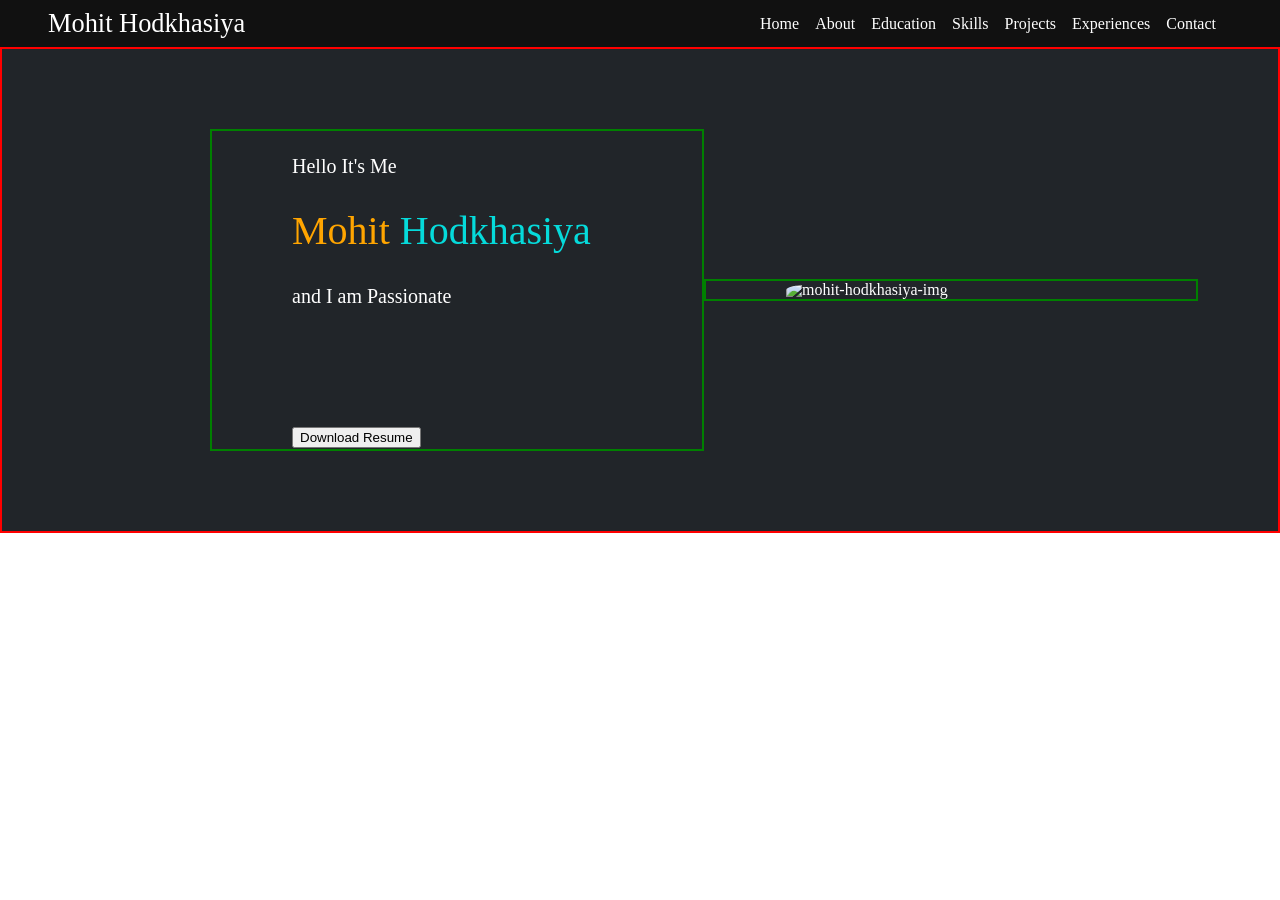
==== commit a0ddc2bd: "Merge remote and local changes" ====
--- a/Portfolio/index.html
+++ b/Portfolio/index.html
@@ -1,401 +1,123 @@
-<!DOCTYPE html>
-<html lang="en">
-
-    <head>
-        <meta charset="UTF-8" />
-        <meta name="viewport" content="width=device-width, initial-scale=1.0" />
-        <meta name="description"
-            content="MKCoder.com is your ultimate coding platform to learn Web Development, HTML, CSS, JavaScript, Python, Node.js, AI Projects & Freelancing Tips. Created by Mohit (MK_Coder) to help developers build the future of the web.">
-        <meta name="keywords"
-            content="MKCoder, mkcoder.com, Mohit Coder, web development, coding tutorials, HTML, CSS, JavaScript, Python, Node.js, React, AI projects, freelancing, Code Teacher, web design, developer community, programming blog, coding for beginners, tech innovation, full stack developer, learn to code, portfolio website, web app development, SocialSync Hub, digital skills, coding platform">
-        <meta name="robots" content="index, follow" />
-        <meta name="creator" content="Mohit Khanakiya" />
-        <meta name="publisher" content="Mkcoder" />
-        <meta property="og:title" content="MKCoder | Learn Coding, Build Projects, and Create the Future">
-        <meta property="og:description"
-            content="Explore MKCoder.com for coding tutorials, web development guides, and AI-powered projects. Build modern websites and learn to code like a pro.">
-        <meta property="og:image" content="https://mkcoder.com/images/preview.jpg">
-        <meta property="og:url" content="https://mkcoder.com/">
-        <meta property="og:type" content="website">
-        <meta property="og:site_name" content="MKCoder">
-        <meta name="twitter:card" content="summary_large_image">
-        <meta name="twitter:title" content="MKCoder | Web Development & Coding Tutorials">
-        <meta name="twitter:description"
-            content="Learn coding, build real-world projects, and explore tech innovation at MKCoder.com.">
-        <meta name="twitter:image" content="https://mkcoder.com/images/preview.jpg">
-        <meta name="twitter:creator" content="@mkcoder">
-
-        <link rel="icon" href="./Portfolio-page/images/favicon-img.jpg" type="image/png">
-        <script type="application/ld+json">
-                {
-                  "@context": "https://schema.org",
-                  "@type": "Website",
-                  "name": "MKCoder",
-                  "url": "https://mkcoder.com",
-                  "author": {
-                    "@type": "Person",
-                    "name": "Mohit Khanakiya (MK_Coder)"
-                  },
-                  "description": "MKCoder.com offers coding tutorials, web development guides, AI projects, and freelancing tips for modern developers.",
-                  "sameAs": [
-                    "https://instagram.com/mkcoder",
-                    "https://twitter.com/mkcoder",
-                    "https://facebook.com/mkcoder",
-                    "https://linkedin.com/in/mkcoder",
-                    "https://youtube.com/@mkcoder"
-                  ]
-                }
-                </script>
-        <link rel="canonical" href="https://www.mkcoder.com/" />
-        <title>MKCoder | Learn Web Development, Coding Tutorials & AI Projects</title>
-        <!-- Google Fonts -->
-        <link rel="preconnect" href="https://fonts.googleapis.com">
-        <link rel="preconnect" href="https://fonts.gstatic.com">
-        <link
-            href="https://fonts.googleapis.com/css2?family=Montserrat:ital,wght@0,100..900;1,100..900&family=Poppins:ital,wght@0,100;0,200;0,300;0,400;0,500;0,600;0,700;0,800;0,900;1,100;1,200;1,300;1,400;1,500;1,600;1,700;1,800;1,900&family=Roboto:ital,wght@0,100..900;1,100..900&family=Source+Sans+3:ital,wght@0,200..900;1,200..900&display=swap"
-            rel="stylesheet">
-        <!-- FontAwesome-Icon -->
-        <link rel="stylesheet" href="https://cdnjs.cloudflare.com/ajax/libs/font-awesome/6.7.2/css/all.min.css" />
-        <!-- Bootstrap -->
-        <link href="https://cdn.jsdelivr.net/npm/bootstrap@5.3.8/dist/css/bootstrap.min.css" rel="stylesheet"
-            integrity="sha384-sRIl4kxILFvY47J16cr9ZwB07vP4J8+LH7qKQnuqkuIAvNWLzeN8tE5YBujZqJLB" crossorigin="anonymous">
-        <!-- Custom Styleshets -->
-        <link rel="stylesheet" href="./Portfolio-page/portfolio.css" />
-    </head>
-
-    <body>
-        <!-- Header Section -->
-
-        <!-- Bootstrap Navbar -->
-        <nav class="navbar navbar-expand-md sticky-top">
-            <div class="container-fluid">
-                <a class="mk-logo navbar-brand" href="./index.html">MK_<span>Coder</span></a>
-                <button class="navbar-toggler" type="button" data-bs-toggle="collapse"
-                    data-bs-target="#navbarNavAltMarkup">
-                    <span class="navbar-toggler-icon"><i class="fa fa-bars" aria-hidden="true"></i></span>
-                </button>
-                <div class="collapse navbar-collapse" id="navbarNavAltMarkup">
-                    <div class="navbar-nav">
-                        <a class="nav-link nav-link1" href="#home">Home</a>
-                        <a class="nav-link" href="#education">Education</a>
-                        <a class="nav-link" href="#services">Services</a>
-                        <a class="nav-link" href="#testimonials">Testimonials</a>
-                        <a class="nav-link" href="#contact">Contact</a>
-                        <a href="../Learning-page/Learn-page/learn.html" class="nav-link" target="_blank"
-                            rel="noopener noreferrer">Learn</a>
-                    </div>
-                </div>
-            </div>
-        </nav>
-        <!-- Home section -->
-        <main role="main">
-            <section class="home scroll-animation" id="home">
-                <div class="home-content">
-                    <h1>Hi, It's <span>Mohit</span></h1>
-                    <h3 class="text-animation">I'm a <span></span></h3>
-                    <p>
-                        Dedicated Web Developer | Creating Engaging & Responsive Websites 🌍<br />
-                        I design and develop beautiful, fast websites that attract users and help generate results. As a
-                        front-end and back-end
-                        developer 💻, I'll turn your ideas into reality and create something great!
-                    </p>
-                    <div class="socials-icons">
-                        <a href="https://www.linkedin.com/in/mohit-kumar-396119343/" target="_blank"
-                            rel="noopener noreferrer" aria-label="LinkedIn Profile"><i
-                                class="fa-brands fa-linkedin"></i></a>
-                        <a href="https://github.com/MK-Coder1/MK_Coder" target="_blank" rel="noopener noreferrer"><i
-                                class="fa-brands fa-github" aria-label="Github Profile"></i></i></a>
-                        <a href="https://www.instagram.com/mk_coder1/" target="_blank" rel="noopener noreferrer"><i
-                                class="fa-brands fa-instagram" aria-label="Instagram Profile"></i></a>
-                        <a href="https://www.youtube.com/@Seekho_Code" target="_blank" rel="noopener noreferrer"><i
-                                class="fa-brands fa-youtube" aria-label="Youtube Channel"></i></i></a>
-                    </div>
-                    <div class="btn-group">
-                        <a href="#contact" aria-label="Work with us" class="btn">Hire</a>
-                        <a href="#contact" aria-label="contact me" class="btn">Contact</a>
-                    </div>
-                </div>
-                <div class="home-img">
-                    <img src="./Portfolio-page/images/mohit.jpg" alt="" />
-                </div>
-            </section>
-
-            <!-- Education Section -->
-            <section class="education scroll-animation" id="education">
-                <h1 class="heading">Education</h1>
-                <div class="timeline-items">
-                    <div class="timeline-item">
-                        <div class="timeline-dot"></div>
-                        <div class="timeline-date">2023</div>
-                        <div class="timeline-content">
-                            <h3>High School</h3>
-                            <p>
-                                Subjects: Mathematics, Geography, Hindi,
-                                English, and Automobile.
-                            </p>
-                        </div>
-                    </div>
-                    <div class="timeline-item">
-                        <div class="timeline-dot"></div>
-                        <div class="timeline-date">2024-26</div>
-                        <div class="timeline-content">
-                            <h3>University</h3>
-                            <p>
-                                I studied at Chaudhary Bansi Lal University
-                                (CBLU), Haryana, India, with full dedication,
-                                gaining expertise in C programming, operating
-                                systems, computer networking,Digital
-                                electronic, data structures, DBMS,<b>AI, Web Designing</b>
-                                , software engineering, and data mining. This
-                                strong foundation has equipped me with the
-                                technical skills to excel in the field of
-                                technology.
-                            </p>
-                        </div>
-                    </div>
-                    <!-- <div class="timeline-item">
-                    <div class="timeline-dot"></div>
-                    <div class="timeline-date">2027</div>
-                    <div class="timeline-content">
-                        <h3>Internship</h3>
-                        <p>
-                            Lorem ipsum dolor sit amet consectetur
-                            adipisicing elit. Voluptates perferendis nisi
-                            velit aliquam porro dolorem recusandae esse
-                            tempore enim voluptatibus.
-                        </p>
-                    </div>
-                </div>
-                <div class="timeline-item">
-                    <div class="timeline-dot"></div>
-                    <div class="timeline-date">2028</div>
-                    <div class="timeline-content">
-                        <h3>Job 1</h3>
-                        <p>
-                            Lorem ipsum dolor, sit amet consectetur
-                            adipisicing elit. Quisquam sed culpa dolor?
-                            Architecto ullam rem, nemo necessitatibus
-                            incidunt quidem perspiciatis?
-                        </p>
-                    </div> 
-            </div>-->
-                </div>
-            </section>
-            <!-- Projects Section -->
-            <section class="project scroll-animation" id="project">
-                <h1 class="heading">My Recent Work</h1>
-                <p>Here are a few past design projects I've worked on. Want to see more? <a
-                        href="mailto:mohitkumar66155@gmail.com" aria-label="For any problem Mail me">Email me</a>.</p>
-                <div class="project-container">
-                    <div class="all-projects">
-                        <div class="one-project">
-                            <img src="./Portfolio-page/images/w3-clone.png" height="100%" width="100%" alt="w3-clone">
-                            <!-- <p>Write about Project</p> -->
-                            <h3> MK_Coder make this w3-clone <br> web page for increase skill.</h3>
-                            <p>Click button and show it.</p>
-                            <a href="#" class="pro-visit-btn btn" target="_blank" rel="noopener noreferrer"
-                                aria-label="Open and see this project in full detail">Visit Now</a>
-                        </div>
-                        <div class="one-project">
-                            <img src="./Portfolio-page/images/simon-game.png" alt="simon-game">
-                            <!-- <p>Write about Project</p> -->
-                            <h3> MK_Coder make this simon-<br>game for increase JS.</h3>
-                            <p>Click button and show it.</p>
-                            <a href="#" class="pro-visit-btn btn" target="_blank" rel="noopener noreferrer"
-                                aria-label="Open and see this project in full detail">Visit Now</a>
-                        </div>
-                        <div class="one-project">
-                            <img src="./Portfolio-page/images/text-to-speech.png" alt="text-to-speech">
-                            <!-- <p>Write about Project</p> -->
-                            <h3> MK_Coder make own Text <br> to Voice Genrator</h3>
-                            <p>Click button and show it.</p>
-                            <a href="#" class="pro-visit-btn btn" target="_blank" rel="noopener noreferrer"
-                                aria-label="Open and see this project in full detail">Visit Now</a>
-                        </div>
-                        <div class="one-project">
-                            <img src="./Portfolio-page/images/code-editor.png" alt="code-editor">
-                            <!-- <p>Write about Project</p> -->
-                            <h3> MK_Coder make own<br> Code Editor</h3>
-                            <p>Click button and show it.</p>
-                            <a href="#" class="pro-visit-btn btn" target="_blank" rel="noopener noreferrer"
-                                aria-label="Open and see this project in full detail">Visit Now</a>
-                        </div>
-                        <div class="one-project">
-                            <img src="./Portfolio-page/images/spotify.png" alt="spotify-clone">
-                            <!-- <p>Write about Project</p> -->
-                            <h3> MK_Coder make<br> spotify-clone</h3>
-                            <p>Click button and show it.</p>
-                            <a href="#" class="pro-visit-btn btn" target="_blank" rel="noopener noreferrer"
-                                aria-label="Open and see this project in full detail">Visit Now</a>
-                        </div>
-                        <div class="one-project">
-                            <img src="./Portfolio-page/images/ws-tech.png" alt="ws-tech">
-                            <!-- <p>Write about Project</p> -->
-                            <h3> MK_Coder make WsCube Tech <br>Digital Marketing Page with <br>Bootstrap 5 </h3>
-                            <p>Click button and show it.</p>
-                            <a href="#" class="pro-visit-btn btn" target="_blank" rel="noopener noreferrer">Visit
-                                Now</a>
-                        </div>
-                    </div>
-                    <div class="more-on-github">
-                        <a href="#" class="pro-on-github btn " target="_blank" rel="noopener noreferrer"><i
-                                class="fa-brands fa-github"></i>See more
-                            on
-                            Github</a>
-                    </div>
-                </div>
-            </section>
-            <!-- Service Section -->
-            <section class="services scroll-animation" id="services">
-                <h1 class="heading">Services</h1>
-                <div class="services-container">
-                    <div class="service-box">
-                        <div class="service-info">
-                            <h4>UI Design</h4>
-                            <p>
-                                "I make clean, modern, user friendly interfaces I enhance user experience. I use tools,
-                                specifically Figma, to create
-                                responsive layouts and designs that take ideas to life in a user friendly format."
-                            </p>
-                        </div>
-                    </div>
-                    <div class="service-box">
-                        <div class="service-info">
-                            <h4>Fronted Developer</h4>
-                            <p>
-                                "I create the visual part of websites with HTML, CSS (Bootstrap), and Javascript. I work
-                                on
-                                fast, responsive, interactive
-                                web pages that work on devices without hindering the user experience."
-                            </p>
-                        </div>
-                    </div>
-                    <div class="service-box">
-                        <div class="service-info">
-                            <h4>Backend Developer</h4>
-                            <p>
-                                "I create the server side of websites, to process data and user requests. I use many
-                                different technologies including
-                                Node.js, Express, and databases, such as MongoDB, or mySql, to create secure and
-                                scalable
-                                systems."
-                            </p>
-                        </div>
-                    </div>
-                    <div class="service-box">
-                        <div class="service-info">
-                            <h4>Testing</h4>
-                            <p>
-                                "I test websites, to guarantee everything works as it should. I review bugs, and fix
-                                errors,
-                                so that the website runs
-                                seamlessly on different devices and web browsers."
-                            </p>
-                        </div>
-                    </div>
-                </div>
-            </section>
-            <!-- Testimonials Section -->
-            <section class="testimonials scroll-animation" id="testimonials">
-                <div class="testimonials-box">
-                    <h1 class="heading">Testimonials</h1>
-                    <div class="wrapper">
-                        <div class="testimonial-item">
-                            <p>
-                                "Very professional and creative. The UI was exactly what we needed."
-                            </p>
-                            <p class="workerName">— Anjali Sharma</p>
-                            <h4>UI Designer</h4>
-                        </div>
-                        <div class="testimonial-item">
-                            <p>
-                                "Mohit delivered the project on time with great attention to detail. Highly recommend!"
-                            <p class="workerName">— Ravi Kumar</p>
-                            <h4>Client</h4>
-                        </div>
-                        <div class="testimonial-item">
-                            <p>
-                                "MK_Coder is amazing. Great communication, even better results!"
-                            </p>
-                            <p class="workerName">— Amit Verma </p>
-                            <h4>Project Mentor</h4>
-                        </div>
-                    </div>
-                </div>
-            </section>
-            <!-- Contact Section -->
-            <section class="contact scroll-animation" id="contact">
-                <h1 class="heading">Contact <span>Me</span></h1>
-                <form action="">
-                    <div class="input-group">
-                        <div class="input-box">
-                            <input type="text" placeholder="Full Name" />
-                            <input type="email" placeholder="Email" />
-                        </div>
-                        <div class="input-box input-box2 ">
-                            <input type="number" placeholder="Phone Number" />
-                            <input type="text" placeholder="Subject" />
-                        </div>
-                    </div>
-                    <div class="input-group-2">
-                        <textarea name="" id="" cols="30" rows="10" placeholder="Your Message"></textarea>
-                        <input type="submit" value="Send Message" class="btn" />
-                    </div>
-                </form>
-            </section>
-        </main>
-        <!-- Footer -->
-        <footer class="footer" role="contentinfo">
-            <div class="social">
-                <a href="https://www.linkedin.com/in/mohit-kumar-396119343/" target="_blank" rel="noopener noreferrer"
-                    aria-label="LinkedIn Profile"><i class="fa-brands fa-linkedin"></i></a>
-                <a href="https://github.com/MK-Coder1/MK_Coder" target="_blank" rel="noopener noreferrer"><i
-                        class="fa-brands fa-github" aria-label="Github Profile"></i></i></a>
-                <a href="https://www.instagram.com/mk_coder1/" target="_blank" rel="noopener noreferrer"><i
-                        class="fa-brands fa-instagram" aria-label="Instagram Profile"></i></a>
-                <a href="https://www.youtube.com/@Seekho_Code" target="_blank" rel="noopener noreferrer"><i
-                        class="fa-brands fa-youtube" aria-label="Youtube Channel"></i></i></a>
-            </div>
-            <ul class="list">
-                <li>
-                    <a href="#home">FAQ</a>
-                </li>
-                <li>
-                    <a href="#services">Services</a>
-                </li>
-                <li>
-                    <a href="#home">About Me</a>
-                </li>
-                <li>
-                    <a href="#contact">Contact</a>
-                </li>
-                <li>
-                    <a href="#testimonials">Testimonials</a>
-                </li>
-                <li>
-                    <a href="../Learning-page/Terms-&Privacy-Policy/term.html" target="_blank"
-                        rel="noopener noreferrer">Terms</a>
-                </li>
-                <li>
-                    <a href="../Learning-page/Terms-&Privacy-Policy/privacy.html" target="_blank"
-                        rel="noopener noreferrer">Privacy</a>
-                </li>
-                <li>
-                    <a href="../Learning-page/Learn-page/learn.html" target="_blank" rel="noopener noreferrer">Learn</a>
-                </li>
-                <li>
-                    <a href="./Blog-Page/Blogs/blog-page.html" target="_blank" rel="noopener noreferrer">Blog</a>
-                </li>
-            </ul>
-            <p class="copyright">© MK_Coder | All Right Reserved 2025</p>
-        </footer>
-
-        <!-- Bootstrap -->
-        <script src="https://cdn.jsdelivr.net/npm/bootstrap@5.3.8/dist/js/bootstrap.bundle.min.js"
-            integrity="sha384-FKyoEForCGlyvwx9Hj09JcYn3nv7wiPVlz7YYwJrWVcXK/BmnVDxM+D2scQbITxI"
-            crossorigin="anonymous"></script>
-        <!--JavaScript files -->
-        <script src="./Portfolio-page/portfolio.js"></script>
-    </body>
-
-</html>+
+<!doctype html>
+<html lang="en">
+     <head>
+          <meta charset="UTF-8" />
+          <meta
+               name="viewport"
+               content="width=device-width, initial-scale=1.0"
+          />
+          <title>Mohit Hodkhasiya</title>
+          <!-- font-Awesome -->
+          <link
+               rel="stylesheet"
+               href="https://cdnjs.cloudflare.com/ajax/libs/font-awesome/7.0.1/css/all.min.css"
+               integrity="sha512-2SwdPD6INVrV/lHTZbO2nodKhrnDdJK9/kg2XD1r9uGqPo1cUbujc+IYdlYdEErWNu69gVcYgdxlmVmzTWnetw=="
+               crossorigin="anonymous"
+               referrerpolicy="no-referrer"
+          />
+          <link rel="stylesheet" href="styles.css" />
+     </head>
+     <body>
+          <!-- <h1>Jai Bajrang Bali...</h1> -->
+          <div class="portfolio-container" id="portfolio-container">
+               <!-- Navbar Section -->
+               <div class="header" id="header">
+                    <nav class="nav" id="nav">
+                         <div class="nav-logo">Mohit Hodkhasiya</div>
+                         <div class="nav-sec">
+                              <a href="#home"> <span>Home</span></a>
+                              <a href="#about"> <span>About</span></a>
+                              <a href="#education"> <span>Education</span></a>
+                              <a href="#skills"> <span>Skills</span></a>
+                              <a href="#projects"> <span>Projects</span></a>
+                              <a href="#experiences">
+                                   <span>Experiences</span></a
+                              >
+                              <a href="#contact"> <span>Contact</span></a>
+                         </div>
+                    </nav>
+               </div>
+               <!-- Home Section -->
+               <div class="home-section" id="home-section">
+                    <div class="left-home-sec">
+                         <div class="hello">
+                              <p>Hello It's Me</p>
+                         </div>
+                         <div class="name">
+                              <span class="mohit">Mohit</span>
+                              <span class="hod">Hodkhasiya</span>
+                         </div>
+                         <div class="info"><p>and I am Passionate</p></div>
+                         <div class="work">
+                              <h3 class="text-animation">
+                                   <span></span>
+                              </h3>
+                         </div>
+                         <div class="socials-icons">
+                                <a href="https://www.linkedin.com/in/mohit-kumar-396119343/" target="_blank"
+                            rel="noopener noreferrer" aria-label="LinkedIn Profile"><i
+                                class="fa-brands fa-linkedin"></i></a>
+                        <a href="https://github.com/MK-Coder1/MK_Coder" target="_blank" rel="noopener noreferrer"><i
+                                class="fa-brands fa-github" aria-label="Github Profile"></i></i></a>
+                        <a href="https://www.instagram.com/mk_coder1/" target="_blank" rel="noopener noreferrer"><i
+                                class="fa-brands fa-instagram" aria-label="Instagram Profile"></i></a>
+                        <a href="https://www.youtube.com/@Seekho_Code" target="_blank" rel="noopener noreferrer"><i
+                                class="fa-brands fa-youtube" aria-label="Youtube Channel"></i></i></a>
+                              <span
+                                   ><i
+                                        class="fa-brands fa-square-linkedin"
+                                        style="color: rgb(11, 255, 19)"
+                                   ></i></span
+                              ><span
+                                   ><i
+                                        class="fa-brands fa-github"
+                                        style="color: rgb(11, 255, 19)"
+                                   ></i></span
+                              ><span
+                                   ><i
+                                        class="fa-brands fa-instagram"
+                                        style="color: rgb(11, 255, 19)"
+                                   ></i></span
+                              ><span
+                                   ><i
+                                        class="fa-brands fa-twitter"
+                                        style="color: rgb(11, 255, 19)"
+                                   ></i></span
+                              ><span
+                                   ><i
+                                        class="fa-brands fa-telegram"
+                                        style="color: rgb(11, 255, 19)"
+                                   ></i
+                              ></span>
+                         </div>
+                         <button class="resume-btn">
+                              Download Resume<i
+                                   class="fa-solid fa-download"
+                                   style="color: rgb(11, 255, 19)"
+                              ></i>
+                         </button>
+                    </div>
+                    <div class="right-home-sec">
+                         <div class="img-box">
+                              <img
+                                   src="./images/mohit.jpg"
+                                   alt="mohit-hodkhasiya-img"
+                              />
+                         </div>
+                    </div>
+               </div>
+               <div class="about-section" id="about-section"></div>
+               <div class="skill-sections" id="skill-sections"></div>
+               <div class="education-section" id="education-section"></div>
+               <div class="experience-section" id="experience-section"></div>
+               <div
+                    class="certificates-section"
+                    id="certificates-section"
+               ></div>
+               <div class="projects-section" id="projects-section"></div>
+               <div class="contact-section" id="contact-section"></div>
+               <div class="footer-section" id="footer-section"></div>
+          </div>
+     </body>
+</html>
--- a/Portfolio/styles.css
+++ b/Portfolio/styles.css
@@ -0,0 +1,238 @@
+body {
+     margin: 0;
+     padding: 0;
+     box-sizing: border-box;
+     font-family: Ppopins, Georgia, Times, 'Times New Roman', serif;
+}
+
+:root {
+     --navbar-background-color: #111;
+     --background-color: #212529;
+     --text-color: #fff;
+     --hover-color: #ffa500;
+     --style-color: #00ffffd5;
+}
+
+
+.portfolio-container {
+     background-color: var(--background-color);
+     color: var(--text-color);
+     height: auto;
+     width: 100%;
+     text-decoration: none !important;
+}
+
+/* Navbar Section */
+
+.header {
+     /* display: flex; */
+     align-items: center;
+     justify-content: space-between;
+     background-color: var(--navbar-background-color);
+     width: 100%;
+     position: relative;
+     top: 0;
+     z-index: 1000;
+     border-bottom: #212529;
+}
+
+.nav {
+     display: flex;
+     align-items: center;
+     justify-content: space-between;
+     padding: 0.5rem 1rem;
+}
+
+.nav-logo {
+     /* width: 80%; */
+     position: relative;
+     left: 0;
+     font-size: 1.65rem;
+     margin-left: 2rem;
+}
+
+.nav-logo:hover {
+     cursor: pointer;
+     color: var(--hover-color);
+     font-size: 1.85rem;
+}
+
+.nav-sec {
+     /* width: 20%; */
+     display: flex;
+     justify-content: space-between;
+     align-items: center;
+     gap: 1rem;
+     margin-right: 3rem;
+
+}
+
+.nav-sec a {
+     text-decoration: none;
+     color: var(--text-color);
+}
+
+.nav-sec a:hover {
+     cursor: pointer;
+     color: var(--hover-color);
+     border-bottom: 2px solid var(--hover-color);
+}
+
+
+/* Navbar Responsive */
+
+/* Home Section */
+
+.home-section {
+     border: 2px solid red;
+     padding: 5rem;
+     display: flex;
+     align-items: center;
+     justify-content: center;
+
+}
+
+.home-section .left-home-sec,
+.right-home-sec {
+     width: 50%;
+     border: 2px solid green;
+     padding-left: 5rem;
+}
+
+.left-home-sec {
+     line-height: 1.5;
+     margin: a auto;
+     margin-left: 8rem;
+
+}
+
+.left-home-sec .hello {
+     font-size: 1.25rem;
+}
+
+.left-home-sec .name {
+     font-size: 2.5rem;
+}
+
+.left-home-sec .name .mohit {
+     color: var(--hover-color);
+}
+
+
+.left-home-sec .name .hod {
+     color: var(--style-color);
+}
+
+.left-home-sec .info {
+     font-size: 1.25rem;
+}
+
+.text-animation {
+     font-size: 1.75rem;
+     font-weight: 600;
+     min-width: 280px;
+}
+
+.text-animation span {
+     position: relative;
+}
+
+.text-animation span::before {
+     content: "Web Developer";
+     /* color: #0fe; */
+     color: var(--style-color);
+     animation: words 20s infinite;
+}
+
+.text-animation span::after {
+     content: "";
+     /* background-color: #080808; */
+     background-color: var(--background-color);
+     position: absolute;
+     width: calc(100% + 8px);
+     height: 120%;
+     /* border-left: 3px solid #080808; */
+     border-left: 3px solid var(--background-color);
+     right: -8px;
+     animation:
+          cursor 0.6s infinite,
+          typing 20s steps(14) infinite;
+}
+
+@keyframes cursor {
+     to {
+          border-left: 2px solid #0fe;
+     }
+}
+
+@keyframes words {
+
+     0%,
+     20% {
+          content: "Web Developer";
+     }
+
+     21%,
+     40% {
+          content: "Web Designer";
+     }
+
+     41%,
+     60% {
+          content: "UI/UX Designer";
+     }
+
+     61%,
+     80% {
+          content: "Web Manager";
+     }
+
+     81%,
+     100% {
+          content: "Freelancer";
+     }
+}
+
+@keyframes typing {
+
+     10%,
+     15%,
+     30%,
+     35%,
+     50%,
+     55%,
+     70%,
+     75%,
+     90%,
+     95% {
+          width: 0;
+     }
+
+     5%,
+     20%,
+     25%,
+     40%,
+     45%,
+     60%,
+     65%,
+     80%,
+     85% {
+          width: calc(100% + 8px);
+     }
+}
+
+.socials-icons {
+     text-decoration: none;
+     font-size: 1.2rem;
+     padding: 0.5rem;
+     border-radius: 50%;
+}
+
+.right-home-sec .img-box img {
+     height: 20rem;
+     width: 18rem;
+     /* margin-top: 2rem; */
+     /* border-radius: 30%; */
+     border-top-left-radius: 70%;
+     border-top-right-radius: 70%;
+}
